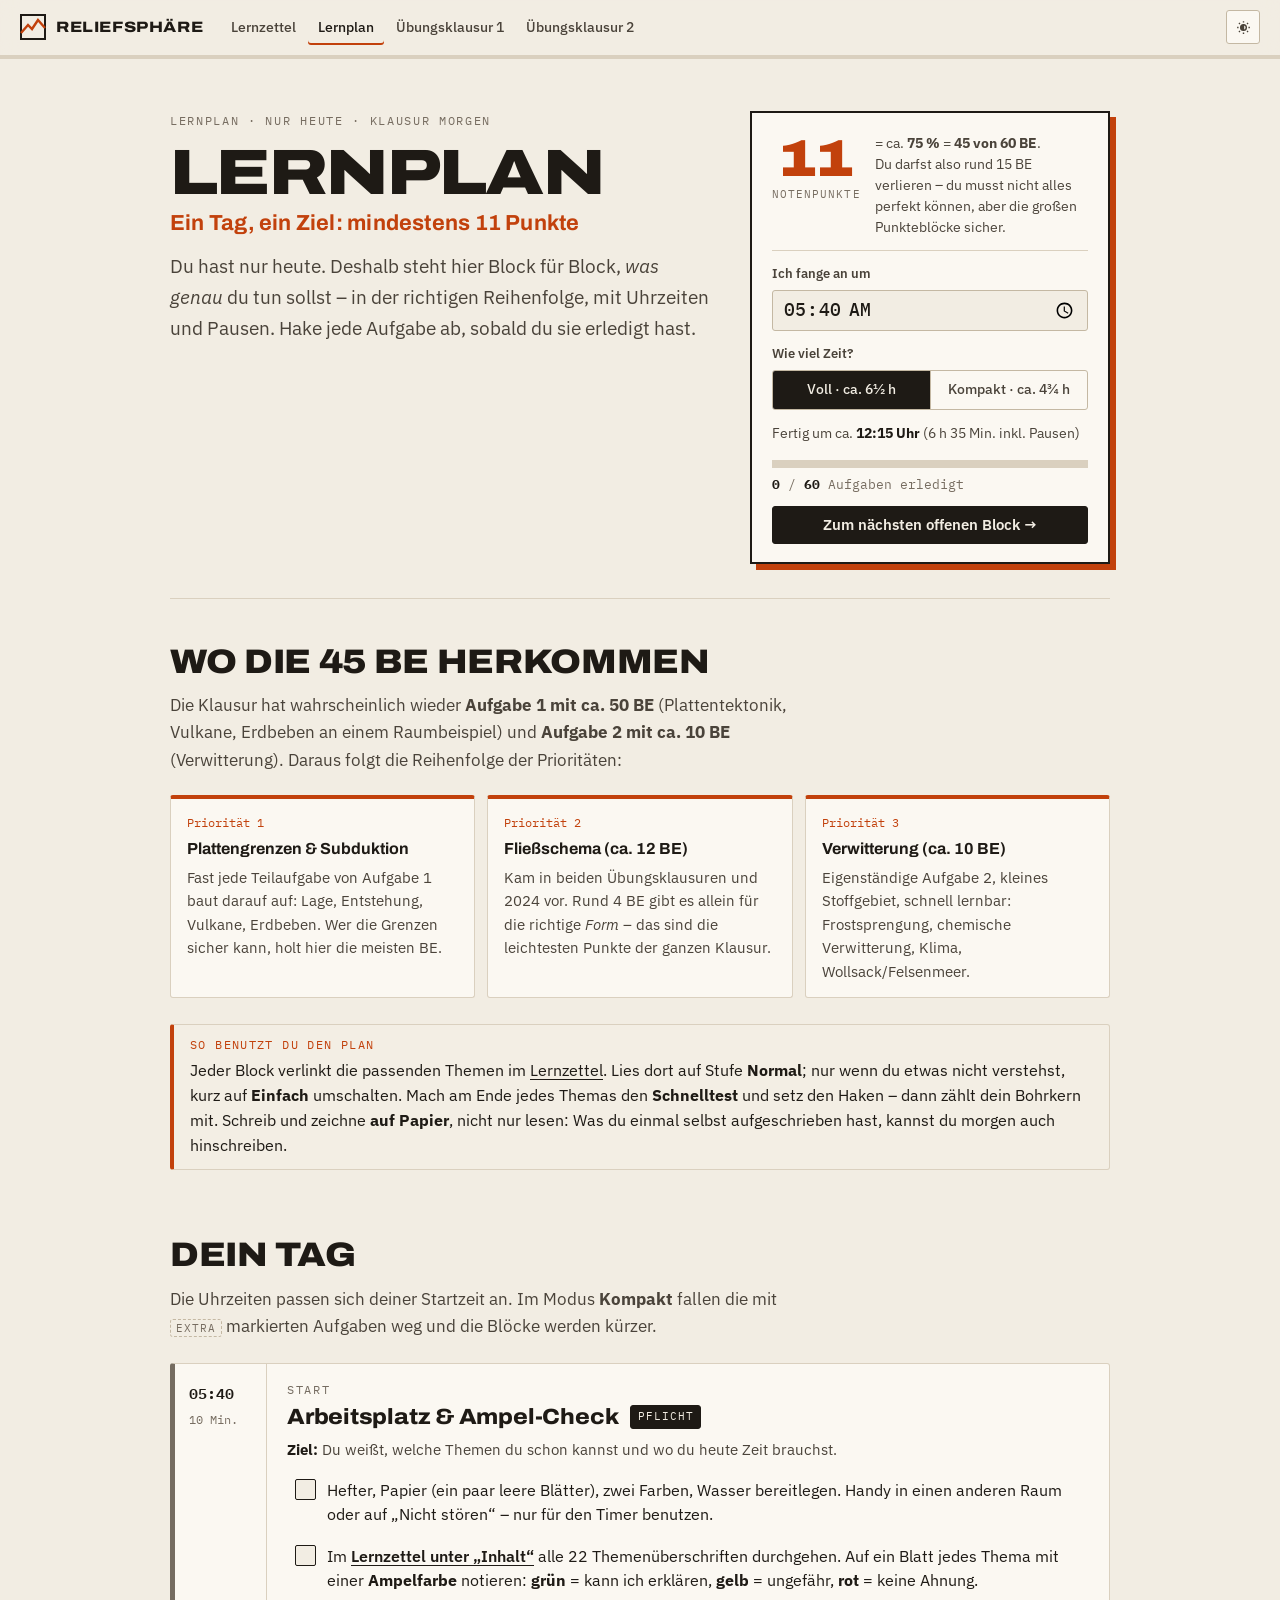
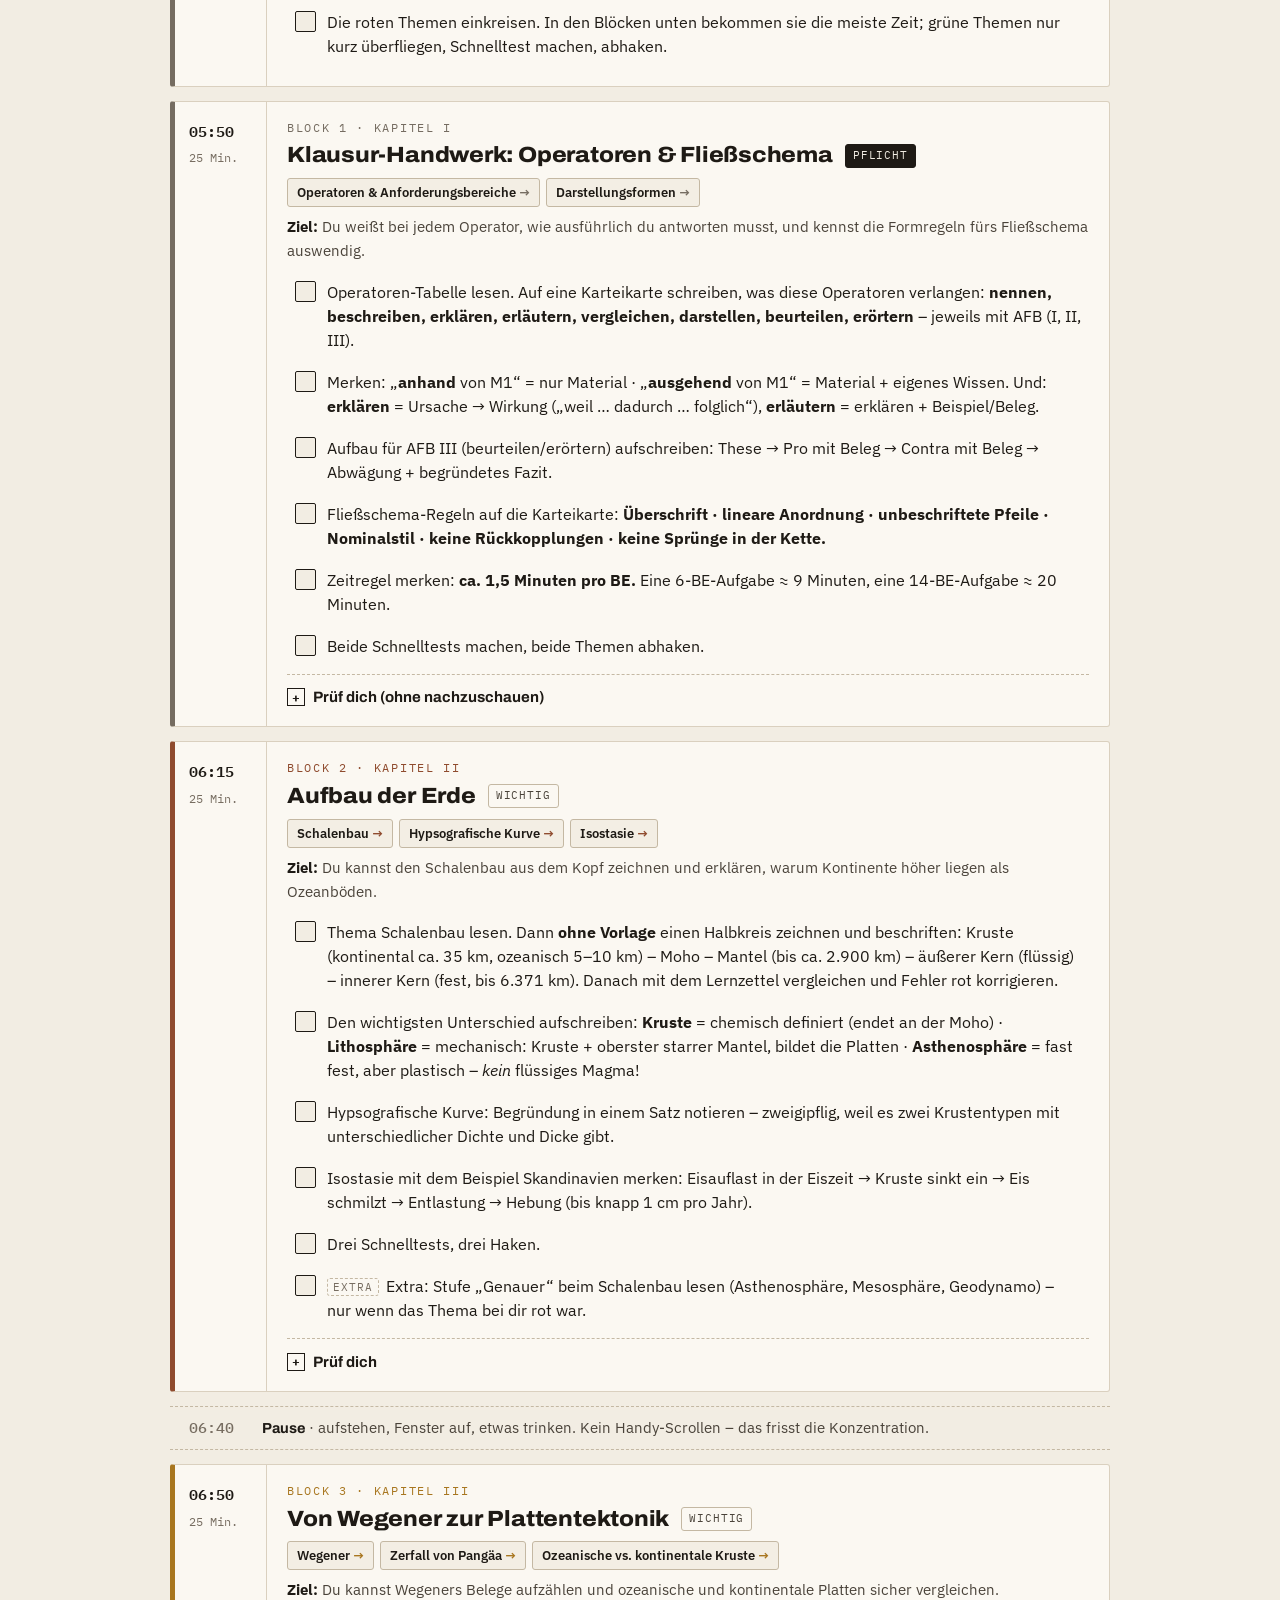
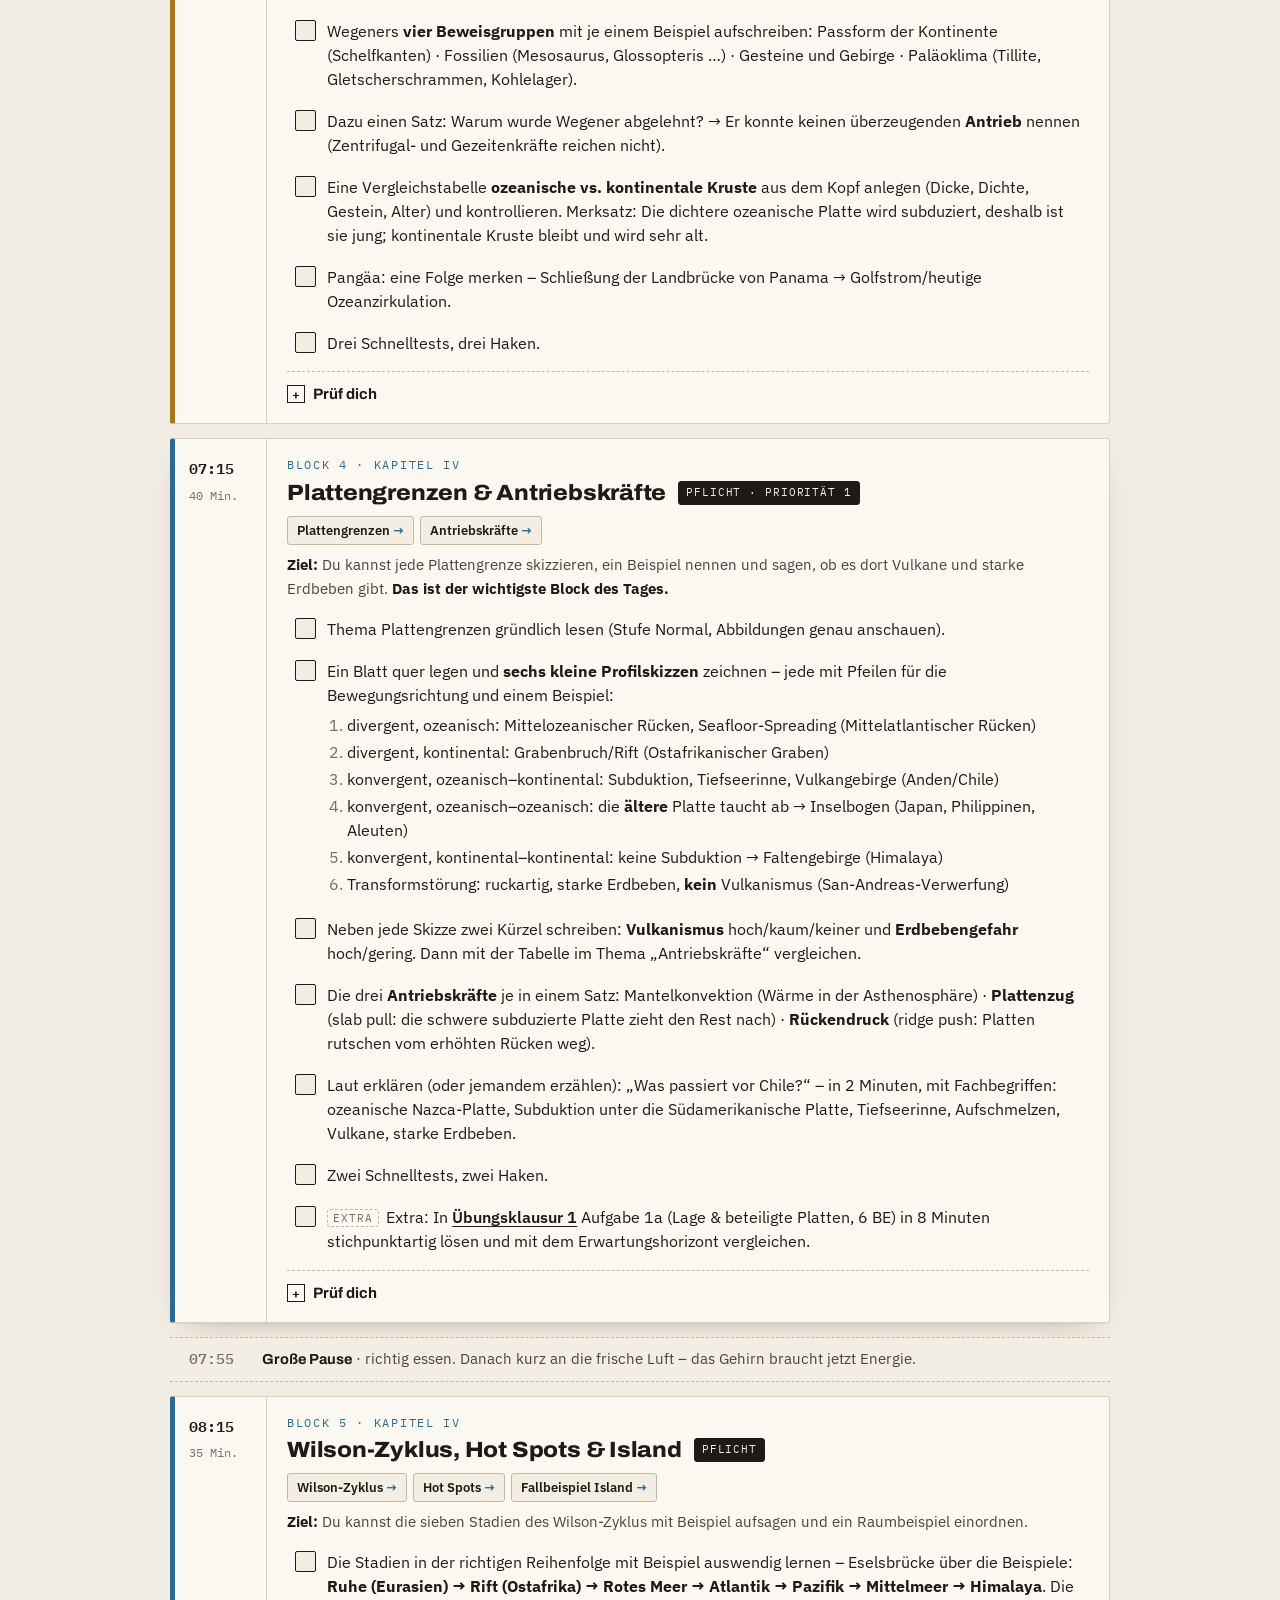
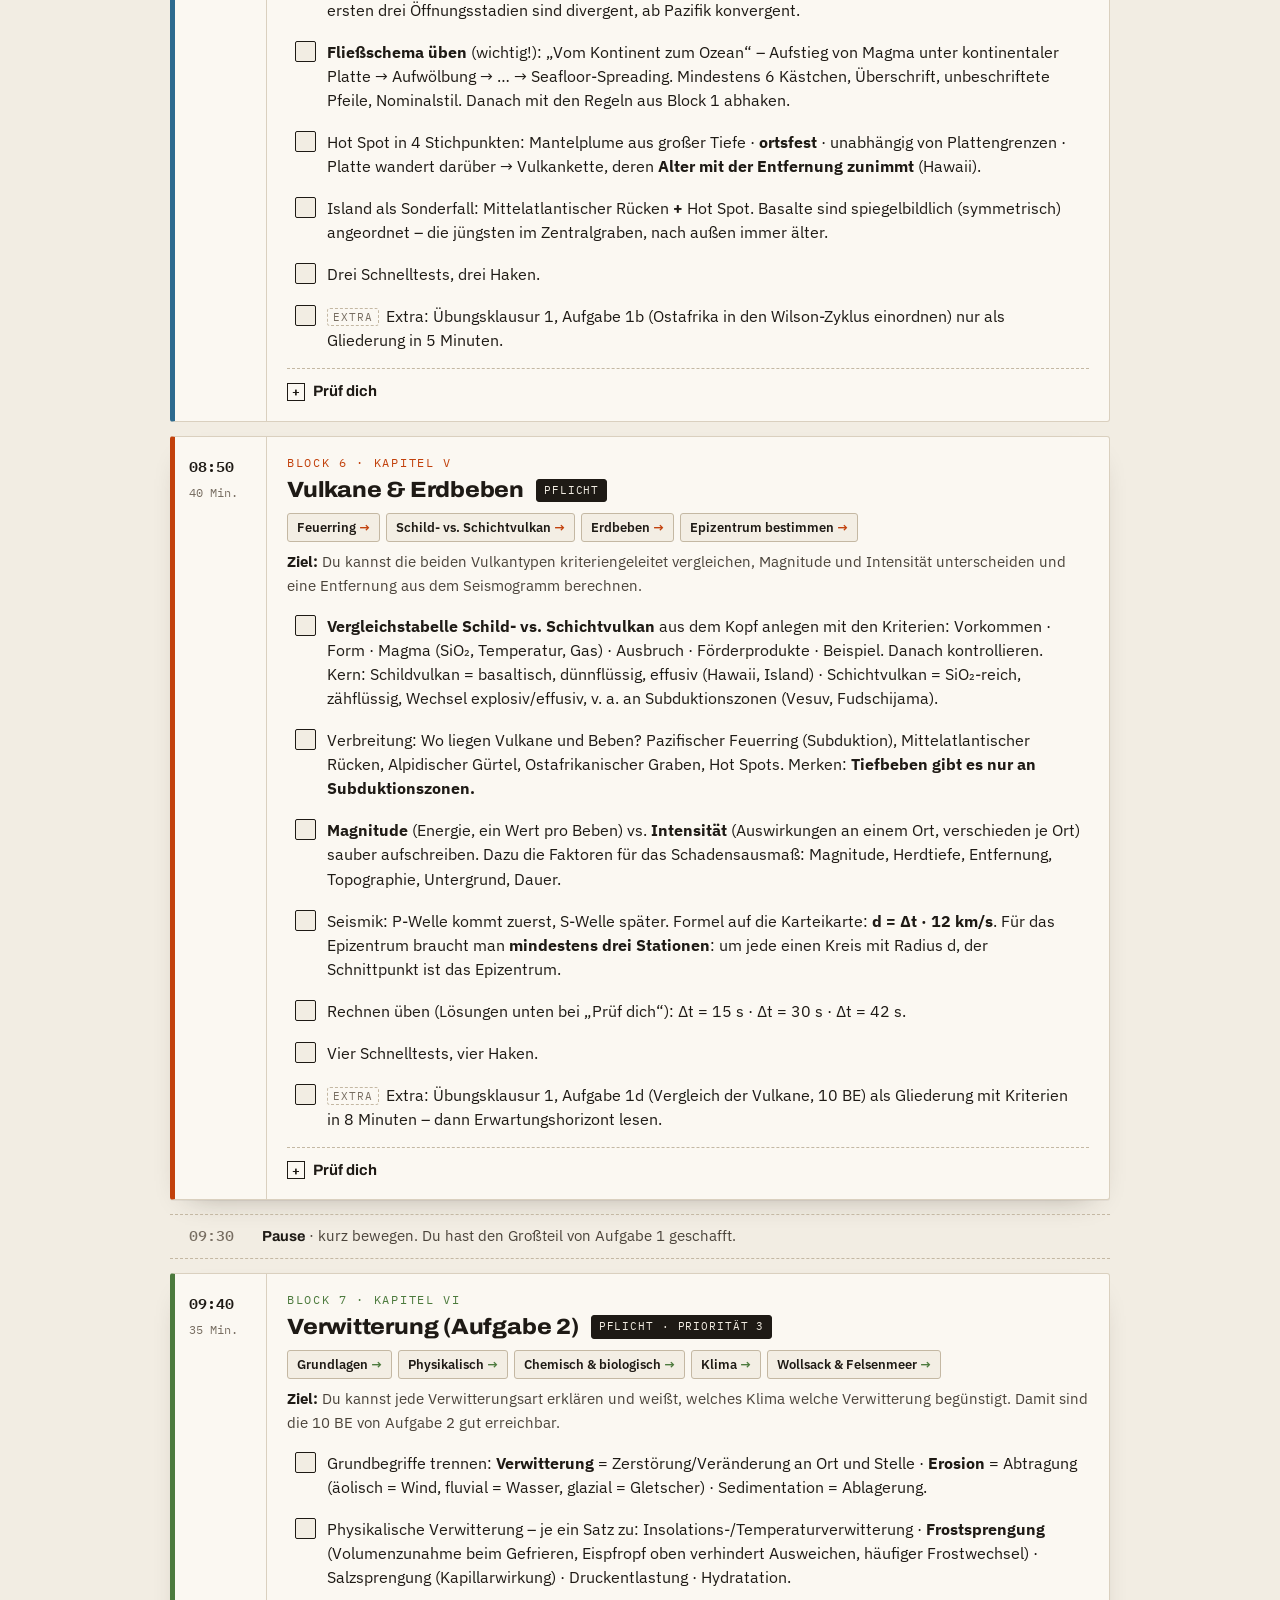
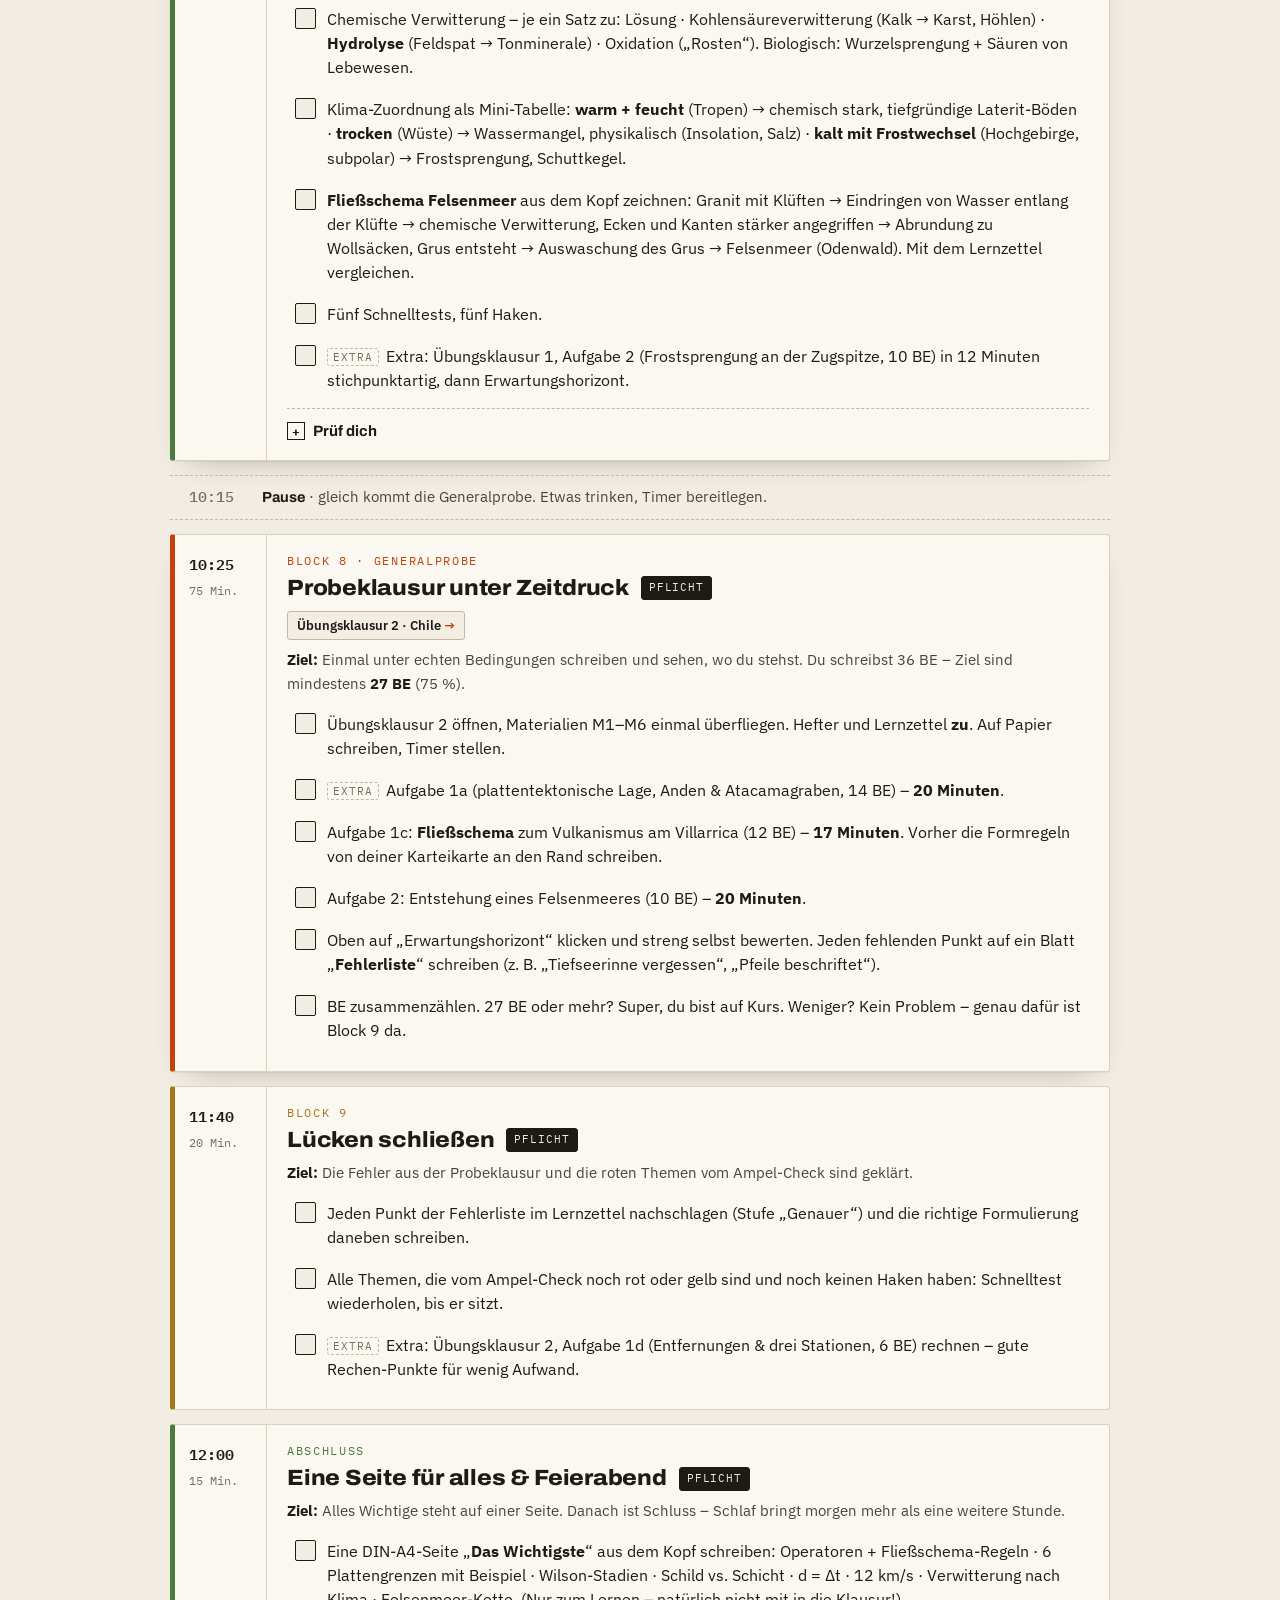
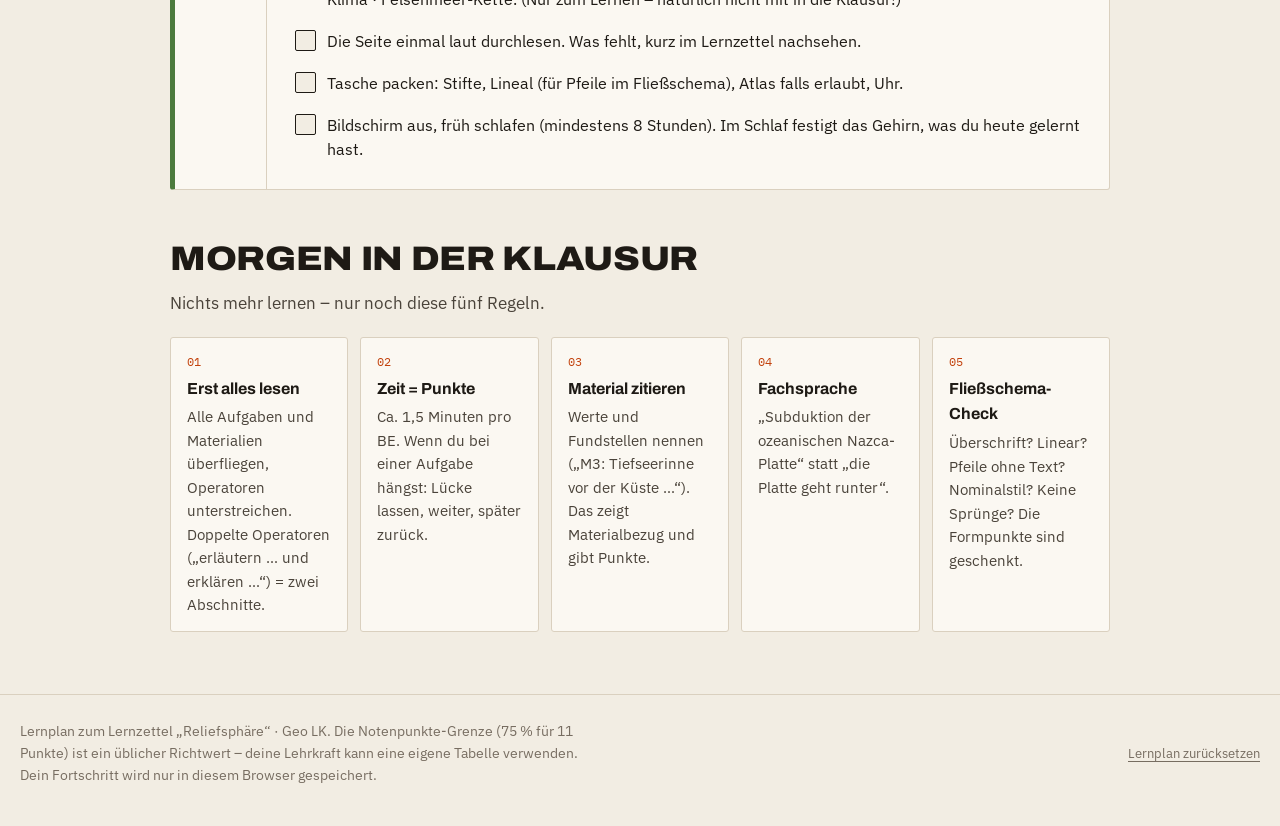
==== lernplan.html @ 02df837b "Lernplan für den Tag vor der Klausur hinzufügen Neue Seite lernplan.html: 11 Blöcke mit Uhrzeiten ab" ====
<!doctype html>
<html lang="de">
<head>
<meta charset="utf-8">
<meta name="viewport" content="width=device-width, initial-scale=1">
<title>Lernplan Reliefsphäre</title>
<meta name="description" content="Lernplan für den Tag vor der Geo-Klausur Reliefsphäre: Schritt für Schritt zu mindestens 11 Notenpunkten – mit Uhrzeiten, Abhak-Liste und Selbsttests.">
<link rel="preconnect" href="https://fonts.googleapis.com">
<link rel="preconnect" href="https://fonts.gstatic.com" crossorigin>
<link href="https://fonts.googleapis.com/css2?family=Archivo:wdth,wght@62..125,400..900&family=IBM+Plex+Mono:wght@400;500;600&family=IBM+Plex+Sans:ital,wght@0,400;0,500;0,600;0,700;1,400&display=swap" rel="stylesheet">
<link rel="stylesheet" href="css/style.css">
<link rel="stylesheet" href="css/lernplan.css">
<link rel="icon" href="data:image/svg+xml,%3Csvg xmlns='http://www.w3.org/2000/svg' viewBox='0 0 32 32'%3E%3Crect width='32' height='32' fill='%231e1a15'/%3E%3Cpath d='M2 24 L11 12 L17 19 L23 9 L30 18' fill='none' stroke='%23f07a3e' stroke-width='3'/%3E%3C/svg%3E">
<script>try{var t=localStorage.getItem('geo-reliefsphaere-theme');if(t)document.documentElement.setAttribute('data-theme',t)}catch(e){}</script>
</head>
<body data-mode="voll">

<header class="topbar">
  <div class="topbar-inner">
    <a class="brand" href="index.html" aria-label="Zum Lernzettel">
      <svg viewBox="0 0 26 26" aria-hidden="true"><rect x="1" y="1" width="24" height="24" fill="none" stroke="currentColor" stroke-width="2"/><path d="M1 19 L8 11 L12 15 L18 6 L25 14" fill="none" stroke="var(--accent)" stroke-width="2.4"/></svg>
      <span class="brand-text">Reliefsphäre</span>
    </a>
    <nav class="nav" aria-label="Seiten">
      <a href="index.html">Lernzettel</a>
      <a href="lernplan.html" aria-current="page">Lernplan</a>
      <a href="uebungsklausur-1.html">Übungsklausur 1</a>
      <a href="uebungsklausur-2.html">Übungsklausur 2</a>
    </nav>
    <div class="topbar-tools">
      <button class="icon-btn" id="themeToggle" type="button" aria-label="Hell/Dunkel umschalten" title="Hell/Dunkel">
        <svg viewBox="0 0 24 24" fill="none" stroke="currentColor" stroke-width="2"><path d="M12 3v2M12 19v2M3 12h2M19 12h2M5.6 5.6l1.4 1.4M17 17l1.4 1.4M5.6 18.4L7 17M17 7l1.4-1.4"/><path d="M12 8a4 4 0 0 0 0 8z" fill="currentColor"/><path d="M12 8a4 4 0 0 1 0 8"/></svg>
      </button>
    </div>
  </div>
  <div class="topbar-progress" aria-hidden="true"><span id="topProgress"></span></div>
</header>

<main class="plan-wrap">

  <section class="plan-hero">
    <div>
      <div class="overline">Lernplan · nur heute · Klausur morgen</div>
      <h1>Lernplan<span>Ein Tag, ein Ziel: mindestens 11 Punkte</span></h1>
      <p class="lead">Du hast nur heute. Deshalb steht hier Block für Block, <em>was genau</em> du tun sollst – in der richtigen Reihenfolge, mit Uhrzeiten und Pausen. Hake jede Aufgabe ab, sobald du sie erledigt hast.</p>
    </div>

    <aside class="plan-card" aria-label="Plan einstellen">
      <div class="goal">
        <div class="goal-np"><b>11</b><span>Notenpunkte</span></div>
        <p>= ca. <b>75 %</b> = <b>45 von 60 BE</b>.<br>Du darfst also rund 15 BE verlieren – du musst nicht alles perfekt können, aber die großen Punkteblöcke sicher.</p>
      </div>
      <label class="field-row" for="startTime"><span>Ich fange an um</span><input type="time" id="startTime" step="300"></label>
      <div class="field-row"><span>Wie viel Zeit?</span>
        <div class="seg" id="modeSwitch" role="group" aria-label="Umfang des Lernplans">
          <button type="button" data-mode="voll" aria-pressed="true">Voll · ca. 6½ h</button>
          <button type="button" data-mode="kompakt" aria-pressed="false">Kompakt · ca. 4¾ h</button>
        </div>
      </div>
      <p class="finish" id="finish">&nbsp;</p>
      <div class="plan-progress">
        <div class="rank-bar" aria-hidden="true"><span id="planBar"></span></div>
        <div class="plan-count"><b id="doneTasks">0</b> / <b id="allTasks">0</b> Aufgaben erledigt</div>
      </div>
      <a class="btn" href="#jetzt" id="nowBtn">Zum aktuellen Block →</a>
    </aside>
  </section>

  <section class="block strategy">
    <h2>Wo die 45 BE herkommen</h2>
    <p class="block-lead">Die Klausur hat wahrscheinlich wieder <b>Aufgabe 1 mit ca. 50 BE</b> (Plattentektonik, Vulkane, Erdbeben an einem Raumbeispiel) und <b>Aufgabe 2 mit ca. 10 BE</b> (Verwitterung). Daraus folgt die Reihenfolge der Prioritäten:</p>
    <div class="howto prio">
      <div><span class="n">Priorität 1</span><b>Plattengrenzen &amp; Subduktion</b>Fast jede Teilaufgabe von Aufgabe 1 baut darauf auf: Lage, Entstehung, Vulkane, Erdbeben. Wer die Grenzen sicher kann, holt hier die meisten BE.</div>
      <div><span class="n">Priorität 2</span><b>Fließschema (ca. 12 BE)</b>Kam in beiden Übungsklausuren und 2024 vor. Rund 4 BE gibt es allein für die richtige <em>Form</em> – das sind die leichtesten Punkte der ganzen Klausur.</div>
      <div><span class="n">Priorität 3</span><b>Verwitterung (ca. 10 BE)</b>Eigenständige Aufgabe 2, kleines Stoffgebiet, schnell lernbar: Frostsprengung, chemische Verwitterung, Klima, Wollsack/Felsenmeer.</div>
    </div>
    <div class="box tipp"><span class="box-label">So benutzt du den Plan</span>Jeder Block verlinkt die passenden Themen im <a href="index.html">Lernzettel</a>. Lies dort auf Stufe <b>Normal</b>; nur wenn du etwas nicht verstehst, kurz auf <b>Einfach</b> umschalten. Mach am Ende jedes Themas den <b>Schnelltest</b> und setz den Haken – dann zählt dein Bohrkern mit. Schreib und zeichne <b>auf Papier</b>, nicht nur lesen: Was du einmal selbst aufgeschrieben hast, kannst du morgen auch hinschreiben.</div>
  </section>

  <section class="block">
    <h2>Dein Tag</h2>
    <p class="block-lead">Die Uhrzeiten passen sich deiner Startzeit an. Im Modus <b>Kompakt</b> fallen die mit <span class="tag-extra">Extra</span> markierten Aufgaben weg und die Blöcke werden kürzer.</p>

    <ol class="daylist" id="daylist">

      <!-- ===== Block 0 ===== -->
      <li class="pblock" data-min="10" data-min-k="5" style="--cc:var(--c1)">
        <div class="pb-time"><span class="ptime"></span><span class="pdur"></span></div>
        <div class="pb-body">
          <div class="pb-head"><span class="overline">Start</span><h3>Arbeitsplatz &amp; Ampel-Check</h3><span class="pill must">Pflicht</span></div>
          <p class="pb-goal"><b>Ziel:</b> Du weißt, welche Themen du schon kannst und wo du heute Zeit brauchst.</p>
          <ul class="tasks">
            <li data-id="b0-1">Hefter, Papier (ein paar leere Blätter), zwei Farben, Wasser bereitlegen. Handy in einen anderen Raum oder auf „Nicht stören“ – nur für den Timer benutzen.</li>
            <li data-id="b0-2">Im <a href="index.html#inhalt">Lernzettel unter „Inhalt“</a> alle 22 Themenüberschriften durchgehen. Auf ein Blatt jedes Thema mit einer <b>Ampelfarbe</b> notieren: <b>grün</b> = kann ich erklären, <b>gelb</b> = ungefähr, <b>rot</b> = keine Ahnung.</li>
            <li data-id="b0-3">Die roten Themen einkreisen. In den Blöcken unten bekommen sie die meiste Zeit; grüne Themen nur kurz überfliegen, Schnelltest machen, abhaken.</li>
          </ul>
        </div>
      </li>

      <!-- ===== Block 1 ===== -->
      <li class="pblock" data-min="25" data-min-k="20" style="--cc:var(--c1)">
        <div class="pb-time"><span class="ptime"></span><span class="pdur"></span></div>
        <div class="pb-body">
          <div class="pb-head"><span class="overline">Block 1 · Kapitel I</span><h3>Klausur-Handwerk: Operatoren &amp; Fließschema</h3><span class="pill must">Pflicht</span></div>
          <p class="pb-links"><a href="index.html#operatoren">Operatoren &amp; Anforderungsbereiche</a><a href="index.html#darstellungsformen">Darstellungsformen</a></p>
          <p class="pb-goal"><b>Ziel:</b> Du weißt bei jedem Operator, wie ausführlich du antworten musst, und kennst die Formregeln fürs Fließschema auswendig.</p>
          <ul class="tasks">
            <li data-id="b1-1">Operatoren-Tabelle lesen. Auf eine Karteikarte schreiben, was diese Operatoren verlangen: <b>nennen, beschreiben, erklären, erläutern, vergleichen, darstellen, beurteilen, erörtern</b> – jeweils mit AFB (I, II, III).</li>
            <li data-id="b1-2">Merken: „<b>anhand</b> von M1“ = nur Material · „<b>ausgehend</b> von M1“ = Material + eigenes Wissen. Und: <b>erklären</b> = Ursache → Wirkung („weil … dadurch … folglich“), <b>erläutern</b> = erklären + Beispiel/Beleg.</li>
            <li data-id="b1-3">Aufbau für AFB III (beurteilen/erörtern) aufschreiben: These → Pro mit Beleg → Contra mit Beleg → Abwägung + begründetes Fazit.</li>
            <li data-id="b1-4">Fließschema-Regeln auf die Karteikarte: <b>Überschrift · lineare Anordnung · unbeschriftete Pfeile · Nominalstil · keine Rückkopplungen · keine Sprünge in der Kette.</b></li>
            <li data-id="b1-5">Zeitregel merken: <b>ca. 1,5 Minuten pro BE.</b> Eine 6-BE-Aufgabe ≈ 9 Minuten, eine 14-BE-Aufgabe ≈ 20 Minuten.</li>
            <li data-id="b1-6">Beide Schnelltests machen, beide Themen abhaken.</li>
          </ul>
          <details class="selfcheck"><summary>Prüf dich (ohne nachzuschauen)</summary>
            <dl>
              <dt>Was ist der Unterschied zwischen „erklären“ und „erläutern“?</dt><dd>Erklären = Zusammenhang/Ursache-Wirkung herstellen. Erläutern = erklären <em>und</em> mit Beispielen oder Belegen veranschaulichen.</dd>
              <dt>Schreib „Das heiße Material steigt auf, weil es leichter ist“ im Nominalstil.</dt><dd>„Aufstieg des heißen Materials (geringere Dichte)“</dd>
              <dt>Nenne drei typische Fehler im Fließschema.</dt><dd>Beschriftete Pfeile („führt zu“), ganze Sätze, fehlende Überschrift, Rückkopplungen, Sprünge in der Kausalkette.</dd>
            </dl>
          </details>
        </div>
      </li>

      <!-- ===== Block 2 ===== -->
      <li class="pblock" data-min="25" data-min-k="15" style="--cc:var(--c2)">
        <div class="pb-time"><span class="ptime"></span><span class="pdur"></span></div>
        <div class="pb-body">
          <div class="pb-head"><span class="overline">Block 2 · Kapitel II</span><h3>Aufbau der Erde</h3><span class="pill">Wichtig</span></div>
          <p class="pb-links"><a href="index.html#schalenbau">Schalenbau</a><a href="index.html#hypsografie">Hypsografische Kurve</a><a href="index.html#isostasie">Isostasie</a></p>
          <p class="pb-goal"><b>Ziel:</b> Du kannst den Schalenbau aus dem Kopf zeichnen und erklären, warum Kontinente höher liegen als Ozeanböden.</p>
          <ul class="tasks">
            <li data-id="b2-1">Thema Schalenbau lesen. Dann <b>ohne Vorlage</b> einen Halbkreis zeichnen und beschriften: Kruste (kontinental ca. 35 km, ozeanisch 5–10 km) – Moho – Mantel (bis ca. 2.900 km) – äußerer Kern (flüssig) – innerer Kern (fest, bis 6.371 km). Danach mit dem Lernzettel vergleichen und Fehler rot korrigieren.</li>
            <li data-id="b2-2">Den wichtigsten Unterschied aufschreiben: <b>Kruste</b> = chemisch definiert (endet an der Moho) · <b>Lithosphäre</b> = mechanisch: Kruste + oberster starrer Mantel, bildet die Platten · <b>Asthenosphäre</b> = fast fest, aber plastisch – <em>kein</em> flüssiges Magma!</li>
            <li data-id="b2-3">Hypsografische Kurve: Begründung in einem Satz notieren – zweigipflig, weil es zwei Krustentypen mit unterschiedlicher Dichte und Dicke gibt.</li>
            <li data-id="b2-4">Isostasie mit dem Beispiel Skandinavien merken: Eisauflast in der Eiszeit → Kruste sinkt ein → Eis schmilzt → Entlastung → Hebung (bis knapp 1 cm pro Jahr).</li>
            <li data-id="b2-5">Drei Schnelltests, drei Haken.</li>
            <li data-id="b2-6" class="extra">Extra: Stufe „Genauer“ beim Schalenbau lesen (Asthenosphäre, Mesosphäre, Geodynamo) – nur wenn das Thema bei dir rot war.</li>
          </ul>
          <details class="selfcheck"><summary>Prüf dich</summary>
            <dl>
              <dt>„Die Platten schwimmen auf flüssigem Magma.“ – Was ist falsch?</dt><dd>Die Asthenosphäre ist fast vollständig fest, verhält sich über lange Zeit aber plastisch. Magma entsteht nur lokal.</dd>
              <dt>Warum liegen Kontinente höher als Ozeanböden?</dt><dd>Kontinentale Kruste ist dicker und leichter (ca. 2,7 g/cm³) als ozeanische (ca. 3,0 g/cm³) und „schwimmt“ deshalb isostatisch höher.</dd>
            </dl>
          </details>
        </div>
      </li>

      <li class="pbreak" data-min="10" data-min-k="10"><span class="ptime"></span><span><b>Pause</b> · aufstehen, Fenster auf, etwas trinken. Kein Handy-Scrollen – das frisst die Konzentration.</span></li>

      <!-- ===== Block 3 ===== -->
      <li class="pblock" data-min="25" data-min-k="15" style="--cc:var(--c3)">
        <div class="pb-time"><span class="ptime"></span><span class="pdur"></span></div>
        <div class="pb-body">
          <div class="pb-head"><span class="overline">Block 3 · Kapitel III</span><h3>Von Wegener zur Plattentektonik</h3><span class="pill">Wichtig</span></div>
          <p class="pb-links"><a href="index.html#wegener">Wegener</a><a href="index.html#pangaea">Zerfall von Pangäa</a><a href="index.html#platten">Ozeanische vs. kontinentale Kruste</a></p>
          <p class="pb-goal"><b>Ziel:</b> Du kannst Wegeners Belege aufzählen und ozeanische und kontinentale Platten sicher vergleichen.</p>
          <ul class="tasks">
            <li data-id="b3-1">Wegeners <b>vier Beweisgruppen</b> mit je einem Beispiel aufschreiben: Passform der Kontinente (Schelfkanten) · Fossilien (Mesosaurus, Glossopteris …) · Gesteine und Gebirge · Paläoklima (Tillite, Gletscherschrammen, Kohlelager).</li>
            <li data-id="b3-2">Dazu einen Satz: Warum wurde Wegener abgelehnt? → Er konnte keinen überzeugenden <b>Antrieb</b> nennen (Zentrifugal- und Gezeitenkräfte reichen nicht).</li>
            <li data-id="b3-3">Eine Vergleichstabelle <b>ozeanische vs. kontinentale Kruste</b> aus dem Kopf anlegen (Dicke, Dichte, Gestein, Alter) und kontrollieren. Merksatz: Die dichtere ozeanische Platte wird subduziert, deshalb ist sie jung; kontinentale Kruste bleibt und wird sehr alt.</li>
            <li data-id="b3-4">Pangäa: eine Folge merken – Schließung der Landbrücke von Panama → Golfstrom/heutige Ozeanzirkulation.</li>
            <li data-id="b3-5">Drei Schnelltests, drei Haken.</li>
          </ul>
          <details class="selfcheck"><summary>Prüf dich</summary>
            <dl>
              <dt>Stimmt „Platte = Kontinent“?</dt><dd>Nein. Die Afrikanische Platte reicht z. B. bis zur Mitte des Atlantiks und besteht dort aus ozeanischer Kruste.</dd>
              <dt>Welche Platte taucht bei einer Kollision ab – und warum?</dt><dd>Die ozeanische, weil sie dichter (schwerer) ist.</dd>
            </dl>
          </details>
        </div>
      </li>

      <!-- ===== Block 4 ===== -->
      <li class="pblock key" data-min="40" data-min-k="35" style="--cc:var(--c4)">
        <div class="pb-time"><span class="ptime"></span><span class="pdur"></span></div>
        <div class="pb-body">
          <div class="pb-head"><span class="overline">Block 4 · Kapitel IV</span><h3>Plattengrenzen &amp; Antriebskräfte</h3><span class="pill must">Pflicht · Priorität 1</span></div>
          <p class="pb-links"><a href="index.html#plattengrenzen">Plattengrenzen</a><a href="index.html#antrieb">Antriebskräfte</a></p>
          <p class="pb-goal"><b>Ziel:</b> Du kannst jede Plattengrenze skizzieren, ein Beispiel nennen und sagen, ob es dort Vulkane und starke Erdbeben gibt. <b>Das ist der wichtigste Block des Tages.</b></p>
          <ul class="tasks">
            <li data-id="b4-1">Thema Plattengrenzen gründlich lesen (Stufe Normal, Abbildungen genau anschauen).</li>
            <li data-id="b4-2">Ein Blatt quer legen und <b>sechs kleine Profilskizzen</b> zeichnen – jede mit Pfeilen für die Bewegungsrichtung und einem Beispiel:
              <ol>
                <li>divergent, ozeanisch: Mittelozeanischer Rücken, Seafloor-Spreading (Mittelatlantischer Rücken)</li>
                <li>divergent, kontinental: Grabenbruch/Rift (Ostafrikanischer Graben)</li>
                <li>konvergent, ozeanisch–kontinental: Subduktion, Tiefseerinne, Vulkangebirge (Anden/Chile)</li>
                <li>konvergent, ozeanisch–ozeanisch: die <b>ältere</b> Platte taucht ab → Inselbogen (Japan, Philippinen, Aleuten)</li>
                <li>konvergent, kontinental–kontinental: keine Subduktion → Faltengebirge (Himalaya)</li>
                <li>Transformstörung: ruckartig, starke Erdbeben, <b>kein</b> Vulkanismus (San-Andreas-Verwerfung)</li>
              </ol></li>
            <li data-id="b4-3">Neben jede Skizze zwei Kürzel schreiben: <b>Vulkanismus</b> hoch/kaum/keiner und <b>Erdbebengefahr</b> hoch/gering. Dann mit der Tabelle im Thema „Antriebskräfte“ vergleichen.</li>
            <li data-id="b4-4">Die drei <b>Antriebskräfte</b> je in einem Satz: Mantelkonvektion (Wärme in der Asthenosphäre) · <b>Plattenzug</b> (slab pull: die schwere subduzierte Platte zieht den Rest nach) · <b>Rückendruck</b> (ridge push: Platten rutschen vom erhöhten Rücken weg).</li>
            <li data-id="b4-5">Laut erklären (oder jemandem erzählen): „Was passiert vor Chile?“ – in 2 Minuten, mit Fachbegriffen: ozeanische Nazca-Platte, Subduktion unter die Südamerikanische Platte, Tiefseerinne, Aufschmelzen, Vulkane, starke Erdbeben.</li>
            <li data-id="b4-6">Zwei Schnelltests, zwei Haken.</li>
            <li data-id="b4-7" class="extra">Extra: In <a href="uebungsklausur-1.html">Übungsklausur 1</a> Aufgabe 1a (Lage &amp; beteiligte Platten, 6 BE) in 8 Minuten stichpunktartig lösen und mit dem Erwartungshorizont vergleichen.</li>
          </ul>
          <details class="selfcheck"><summary>Prüf dich</summary>
            <dl>
              <dt>Warum gibt es an der San-Andreas-Verwerfung keine Vulkane, aber starke Erdbeben?</dt><dd>Die Platten gleiten aneinander vorbei, es tritt kein Magma aus. Die Reibung staut Spannung auf, die sich ruckartig löst.</dd>
              <dt>Was ist der stärkste Antrieb der Platten?</dt><dd>Der Plattenzug (slab pull) an Subduktionszonen.</dd>
              <dt>Warum entsteht beim Himalaya keine Tiefseerinne?</dt><dd>Beide Platten sind kontinental und zu leicht zum Abtauchen – sie kollidieren und falten sich zum Gebirge auf.</dd>
            </dl>
          </details>
        </div>
      </li>

      <li class="pbreak long" data-min="20" data-min-k="15"><span class="ptime"></span><span><b>Große Pause</b> · richtig essen. Danach kurz an die frische Luft – das Gehirn braucht jetzt Energie.</span></li>

      <!-- ===== Block 5 ===== -->
      <li class="pblock" data-min="35" data-min-k="25" style="--cc:var(--c4)">
        <div class="pb-time"><span class="ptime"></span><span class="pdur"></span></div>
        <div class="pb-body">
          <div class="pb-head"><span class="overline">Block 5 · Kapitel IV</span><h3>Wilson-Zyklus, Hot Spots &amp; Island</h3><span class="pill must">Pflicht</span></div>
          <p class="pb-links"><a href="index.html#wilson">Wilson-Zyklus</a><a href="index.html#hotspots">Hot Spots</a><a href="index.html#island">Fallbeispiel Island</a></p>
          <p class="pb-goal"><b>Ziel:</b> Du kannst die sieben Stadien des Wilson-Zyklus mit Beispiel aufsagen und ein Raumbeispiel einordnen.</p>
          <ul class="tasks">
            <li data-id="b5-1">Die Stadien in der richtigen Reihenfolge mit Beispiel auswendig lernen – Eselsbrücke über die Beispiele: <b>Ruhe (Eurasien) → Rift (Ostafrika) → Rotes Meer → Atlantik → Pazifik → Mittelmeer → Himalaya</b>. Die ersten drei Öffnungsstadien sind divergent, ab Pazifik konvergent.</li>
            <li data-id="b5-2"><b>Fließschema üben</b> (wichtig!): „Vom Kontinent zum Ozean“ – Aufstieg von Magma unter kontinentaler Platte → Aufwölbung → … → Seafloor-Spreading. Mindestens 6 Kästchen, Überschrift, unbeschriftete Pfeile, Nominalstil. Danach mit den Regeln aus Block 1 abhaken.</li>
            <li data-id="b5-3">Hot Spot in 4 Stichpunkten: Mantelplume aus großer Tiefe · <b>ortsfest</b> · unabhängig von Plattengrenzen · Platte wandert darüber → Vulkankette, deren <b>Alter mit der Entfernung zunimmt</b> (Hawaii).</li>
            <li data-id="b5-4">Island als Sonderfall: Mittelatlantischer Rücken <b>+</b> Hot Spot. Basalte sind spiegelbildlich (symmetrisch) angeordnet – die jüngsten im Zentralgraben, nach außen immer älter.</li>
            <li data-id="b5-5">Drei Schnelltests, drei Haken.</li>
            <li data-id="b5-6" class="extra">Extra: Übungsklausur 1, Aufgabe 1b (Ostafrika in den Wilson-Zyklus einordnen) nur als Gliederung in 5 Minuten.</li>
          </ul>
          <details class="selfcheck"><summary>Prüf dich</summary>
            <dl>
              <dt>Warum wächst die Erde nicht, obwohl am Mittelozeanischen Rücken ständig neue Kruste entsteht?</dt><dd>Im gleichen Maß wird an destruktiven Plattengrenzen ozeanische Lithosphäre subduziert und im Mantel wieder aufgeschmolzen – ein Kreislauf (Klausur 2024!).</dd>
              <dt>In welchem Stadium ist Ostafrika, in welchem das Rote Meer?</dt><dd>Ostafrika: Graben-/Rift-Stadium (1). Rotes Meer: Rotes-Meer-Stadium, „junger Ozean“ (2).</dd>
            </dl>
          </details>
        </div>
      </li>

      <!-- ===== Block 6 ===== -->
      <li class="pblock key" data-min="40" data-min-k="30" style="--cc:var(--c5)">
        <div class="pb-time"><span class="ptime"></span><span class="pdur"></span></div>
        <div class="pb-body">
          <div class="pb-head"><span class="overline">Block 6 · Kapitel V</span><h3>Vulkane &amp; Erdbeben</h3><span class="pill must">Pflicht</span></div>
          <p class="pb-links"><a href="index.html#feuerring">Feuerring</a><a href="index.html#vulkantypen">Schild- vs. Schichtvulkan</a><a href="index.html#erdbeben">Erdbeben</a><a href="index.html#seismik">Epizentrum bestimmen</a></p>
          <p class="pb-goal"><b>Ziel:</b> Du kannst die beiden Vulkantypen kriteriengeleitet vergleichen, Magnitude und Intensität unterscheiden und eine Entfernung aus dem Seismogramm berechnen.</p>
          <ul class="tasks">
            <li data-id="b6-1"><b>Vergleichstabelle Schild- vs. Schichtvulkan</b> aus dem Kopf anlegen mit den Kriterien: Vorkommen · Form · Magma (SiO₂, Temperatur, Gas) · Ausbruch · Förderprodukte · Beispiel. Danach kontrollieren. Kern: Schildvulkan = basaltisch, dünnflüssig, effusiv (Hawaii, Island) · Schichtvulkan = SiO₂-reich, zähflüssig, Wechsel explosiv/effusiv, v. a. an Subduktionszonen (Vesuv, Fudschijama).</li>
            <li data-id="b6-2">Verbreitung: Wo liegen Vulkane und Beben? Pazifischer Feuerring (Subduktion), Mittelatlantischer Rücken, Alpidischer Gürtel, Ostafrikanischer Graben, Hot Spots. Merken: <b>Tiefbeben gibt es nur an Subduktionszonen.</b></li>
            <li data-id="b6-3"><b>Magnitude</b> (Energie, ein Wert pro Beben) vs. <b>Intensität</b> (Auswirkungen an einem Ort, verschieden je Ort) sauber aufschreiben. Dazu die Faktoren für das Schadensausmaß: Magnitude, Herdtiefe, Entfernung, Topographie, Untergrund, Dauer.</li>
            <li data-id="b6-4">Seismik: P-Welle kommt zuerst, S-Welle später. Formel auf die Karteikarte: <b>d = Δt · 12 km/s</b>. Für das Epizentrum braucht man <b>mindestens drei Stationen</b>: um jede einen Kreis mit Radius d, der Schnittpunkt ist das Epizentrum.</li>
            <li data-id="b6-5">Rechnen üben (Lösungen unten bei „Prüf dich“): Δt = 15 s · Δt = 30 s · Δt = 42 s.</li>
            <li data-id="b6-6">Vier Schnelltests, vier Haken.</li>
            <li data-id="b6-7" class="extra">Extra: Übungsklausur 1, Aufgabe 1d (Vergleich der Vulkane, 10 BE) als Gliederung mit Kriterien in 8 Minuten – dann Erwartungshorizont lesen.</li>
          </ul>
          <details class="selfcheck"><summary>Prüf dich</summary>
            <dl>
              <dt>Warum ist ein Schichtvulkan gefährlicher als ein Schildvulkan?</dt><dd>Sein Magma ist SiO₂-reich, zähflüssig und gasreich. Der Gasdruck staut sich und entlädt sich explosiv (Asche, Lapilli, Bomben).</dd>
              <dt>Lösungen der Rechenaufgaben</dt><dd>15 s → 180 km · 30 s → 360 km · 42 s → 504 km.</dd>
              <dt>Ein Beben hat Magnitude 7,0. Warum ist die Zerstörung in zwei Städten unterschiedlich?</dt><dd>Die Intensität hängt vom Ort ab: Entfernung zum Epizentrum, Herdtiefe, Untergrund (lockere Sedimente verstärken), Topographie, Bauweise.</dd>
            </dl>
          </details>
        </div>
      </li>

      <li class="pbreak" data-min="10" data-min-k="10"><span class="ptime"></span><span><b>Pause</b> · kurz bewegen. Du hast den Großteil von Aufgabe 1 geschafft.</span></li>

      <!-- ===== Block 7 ===== -->
      <li class="pblock key" data-min="35" data-min-k="30" style="--cc:var(--c6)">
        <div class="pb-time"><span class="ptime"></span><span class="pdur"></span></div>
        <div class="pb-body">
          <div class="pb-head"><span class="overline">Block 7 · Kapitel VI</span><h3>Verwitterung (Aufgabe 2)</h3><span class="pill must">Pflicht · Priorität 3</span></div>
          <p class="pb-links"><a href="index.html#verwitterung">Grundlagen</a><a href="index.html#physikalisch">Physikalisch</a><a href="index.html#chemisch">Chemisch &amp; biologisch</a><a href="index.html#klima">Klima</a><a href="index.html#wollsack">Wollsack &amp; Felsenmeer</a></p>
          <p class="pb-goal"><b>Ziel:</b> Du kannst jede Verwitterungsart erklären und weißt, welches Klima welche Verwitterung begünstigt. Damit sind die 10 BE von Aufgabe 2 gut erreichbar.</p>
          <ul class="tasks">
            <li data-id="b7-1">Grundbegriffe trennen: <b>Verwitterung</b> = Zerstörung/Veränderung an Ort und Stelle · <b>Erosion</b> = Abtragung (äolisch = Wind, fluvial = Wasser, glazial = Gletscher) · Sedimentation = Ablagerung.</li>
            <li data-id="b7-2">Physikalische Verwitterung – je ein Satz zu: Insolations-/Temperaturverwitterung · <b>Frostsprengung</b> (Volumenzunahme beim Gefrieren, Eispfropf oben verhindert Ausweichen, häufiger Frostwechsel) · Salzsprengung (Kapillarwirkung) · Druckentlastung · Hydratation.</li>
            <li data-id="b7-3">Chemische Verwitterung – je ein Satz zu: Lösung · Kohlensäureverwitterung (Kalk → Karst, Höhlen) · <b>Hydrolyse</b> (Feldspat → Tonminerale) · Oxidation („Rosten“). Biologisch: Wurzelsprengung + Säuren von Lebewesen.</li>
            <li data-id="b7-4">Klima-Zuordnung als Mini-Tabelle: <b>warm + feucht</b> (Tropen) → chemisch stark, tiefgründige Laterit-Böden · <b>trocken</b> (Wüste) → Wassermangel, physikalisch (Insolation, Salz) · <b>kalt mit Frostwechsel</b> (Hochgebirge, subpolar) → Frostsprengung, Schuttkegel.</li>
            <li data-id="b7-5"><b>Fließschema Felsenmeer</b> aus dem Kopf zeichnen: Granit mit Klüften → Eindringen von Wasser entlang der Klüfte → chemische Verwitterung, Ecken und Kanten stärker angegriffen → Abrundung zu Wollsäcken, Grus entsteht → Auswaschung des Grus → Felsenmeer (Odenwald). Mit dem Lernzettel vergleichen.</li>
            <li data-id="b7-6">Fünf Schnelltests, fünf Haken.</li>
            <li data-id="b7-7" class="extra">Extra: Übungsklausur 1, Aufgabe 2 (Frostsprengung an der Zugspitze, 10 BE) in 12 Minuten stichpunktartig, dann Erwartungshorizont.</li>
          </ul>
          <details class="selfcheck"><summary>Prüf dich</summary>
            <dl>
              <dt>Warum ist die Frostsprengung im Hochgebirge so stark – und in der Antarktis-Mitte schwächer?</dt><dd>Entscheidend ist der <em>häufige Wechsel</em> um den Gefrierpunkt (Frostwechsel), nicht die Kälte an sich. Dauerfrost sprengt kaum.</dd>
              <dt>Warum werden Granitblöcke rund?</dt><dd>Ecken haben drei Angriffsflächen, Kanten zwei, Flächen eine – Ecken und Kanten verwittern schneller.</dd>
              <dt>Warum verwittert es in den Tropen chemisch so stark?</dt><dd>Wärme beschleunigt chemische Reaktionen, Wasser ist das Reaktionsmittel – beides ist reichlich vorhanden.</dd>
            </dl>
          </details>
        </div>
      </li>

      <li class="pbreak" data-min="10" data-min-k="5"><span class="ptime"></span><span><b>Pause</b> · gleich kommt die Generalprobe. Etwas trinken, Timer bereitlegen.</span></li>

      <!-- ===== Block 8 ===== -->
      <li class="pblock key" data-min="75" data-min-k="50" style="--cc:var(--accent)">
        <div class="pb-time"><span class="ptime"></span><span class="pdur"></span></div>
        <div class="pb-body">
          <div class="pb-head"><span class="overline">Block 8 · Generalprobe</span><h3>Probeklausur unter Zeitdruck</h3><span class="pill must">Pflicht</span></div>
          <p class="pb-links"><a href="uebungsklausur-2.html">Übungsklausur 2 · Chile</a></p>
          <p class="pb-goal"><b>Ziel:</b> Einmal unter echten Bedingungen schreiben und sehen, wo du stehst. <span class="only-voll">Du schreibst 36 BE – Ziel sind mindestens <b>27 BE</b> (75 %).</span><span class="only-kompakt">Du schreibst 22 BE – Ziel sind mindestens <b>17 BE</b> (75 %).</span></p>
          <ul class="tasks">
            <li data-id="b8-1">Übungsklausur 2 öffnen, Materialien M1–M6 einmal überfliegen. Hefter und Lernzettel <b>zu</b>. Auf Papier schreiben, Timer stellen.</li>
            <li data-id="b8-2" class="extra">Aufgabe 1a (plattentektonische Lage, Anden &amp; Atacamagraben, 14 BE) – <b>20 Minuten</b>.</li>
            <li data-id="b8-3">Aufgabe 1c: <b>Fließschema</b> zum Vulkanismus am Villarrica (12 BE) – <b>17 Minuten</b>. Vorher die Formregeln von deiner Karteikarte an den Rand schreiben.</li>
            <li data-id="b8-4">Aufgabe 2: Entstehung eines Felsenmeeres (10 BE) – <b>20 Minuten</b>.</li>
            <li data-id="b8-5">Oben auf „Erwartungshorizont“ klicken und streng selbst bewerten. Jeden fehlenden Punkt auf ein Blatt „<b>Fehlerliste</b>“ schreiben (z. B. „Tiefseerinne vergessen“, „Pfeile beschriftet“).</li>
            <li data-id="b8-6">BE zusammenzählen. <span class="only-voll">27 BE oder mehr? Super, du bist auf Kurs.</span><span class="only-kompakt">17 BE oder mehr? Super, du bist auf Kurs.</span> Weniger? Kein Problem – genau dafür ist Block 9 da.</li>
          </ul>
        </div>
      </li>

      <!-- ===== Block 9 ===== -->
      <li class="pblock" data-min="20" data-min-k="10" style="--cc:var(--c3)">
        <div class="pb-time"><span class="ptime"></span><span class="pdur"></span></div>
        <div class="pb-body">
          <div class="pb-head"><span class="overline">Block 9</span><h3>Lücken schließen</h3><span class="pill must">Pflicht</span></div>
          <p class="pb-goal"><b>Ziel:</b> Die Fehler aus der Probeklausur und die roten Themen vom Ampel-Check sind geklärt.</p>
          <ul class="tasks">
            <li data-id="b9-1">Jeden Punkt der Fehlerliste im Lernzettel nachschlagen (Stufe „Genauer“) und die richtige Formulierung daneben schreiben.</li>
            <li data-id="b9-2">Alle Themen, die vom Ampel-Check noch rot oder gelb sind und noch keinen Haken haben: Schnelltest wiederholen, bis er sitzt.</li>
            <li data-id="b9-3" class="extra">Extra: Übungsklausur 2, Aufgabe 1d (Entfernungen &amp; drei Stationen, 6 BE) rechnen – gute Rechen-Punkte für wenig Aufwand.</li>
          </ul>
        </div>
      </li>

      <!-- ===== Block 10 ===== -->
      <li class="pblock" data-min="15" data-min-k="10" style="--cc:var(--c6)">
        <div class="pb-time"><span class="ptime"></span><span class="pdur"></span></div>
        <div class="pb-body">
          <div class="pb-head"><span class="overline">Abschluss</span><h3>Eine Seite für alles &amp; Feierabend</h3><span class="pill must">Pflicht</span></div>
          <p class="pb-goal"><b>Ziel:</b> Alles Wichtige steht auf einer Seite. Danach ist Schluss – Schlaf bringt morgen mehr als eine weitere Stunde.</p>
          <ul class="tasks">
            <li data-id="b10-1">Eine DIN-A4-Seite „<b>Das Wichtigste</b>“ aus dem Kopf schreiben: Operatoren + Fließschema-Regeln · 6 Plattengrenzen mit Beispiel · Wilson-Stadien · Schild vs. Schicht · d = Δt · 12 km/s · Verwitterung nach Klima · Felsenmeer-Kette. (Nur zum Lernen – natürlich nicht mit in die Klausur!)</li>
            <li data-id="b10-2">Die Seite einmal laut durchlesen. Was fehlt, kurz im Lernzettel nachsehen.</li>
            <li data-id="b10-3">Tasche packen: Stifte, Lineal (für Pfeile im Fließschema), Atlas falls erlaubt, Uhr.</li>
            <li data-id="b10-4">Bildschirm aus, früh schlafen (mindestens 8 Stunden). Im Schlaf festigt das Gehirn, was du heute gelernt hast.</li>
          </ul>
        </div>
      </li>
    </ol>
  </section>

  <section class="block">
    <h2>Morgen in der Klausur</h2>
    <p class="block-lead">Nichts mehr lernen – nur noch diese fünf Regeln.</p>
    <div class="howto rules">
      <div><span class="n">01</span><b>Erst alles lesen</b>Alle Aufgaben und Materialien überfliegen, Operatoren unterstreichen. Doppelte Operatoren („erläutern … und erklären …“) = zwei Abschnitte.</div>
      <div><span class="n">02</span><b>Zeit = Punkte</b>Ca. 1,5 Minuten pro BE. Wenn du bei einer Aufgabe hängst: Lücke lassen, weiter, später zurück.</div>
      <div><span class="n">03</span><b>Material zitieren</b>Werte und Fundstellen nennen („M3: Tiefseerinne vor der Küste …“). Das zeigt Materialbezug und gibt Punkte.</div>
      <div><span class="n">04</span><b>Fachsprache</b>„Subduktion der ozeanischen Nazca-Platte“ statt „die Platte geht runter“.</div>
      <div><span class="n">05</span><b>Fließschema-Check</b>Überschrift? Linear? Pfeile ohne Text? Nominalstil? Keine Sprünge? Die Formpunkte sind geschenkt.</div>
    </div>
  </section>

</main>

<footer class="footer">
  <div class="footer-inner">
    <p>Lernplan zum Lernzettel „Reliefsphäre“ · Geo LK. Die Notenpunkte-Grenze (75 % für 11 Punkte) ist ein üblicher Richtwert – deine Lehrkraft kann eine eigene Tabelle verwenden. Dein Fortschritt wird nur in diesem Browser gespeichert.</p>
    <button class="linkish" type="button" id="resetPlan">Lernplan zurücksetzen</button>
  </div>
</footer>

<div class="toasts" id="toasts" aria-live="polite"></div>

<script src="js/lernplan.js"></script>
</body>
</html>
---- css/style.css ----
/* =========================================================
   Lernzettel Reliefsphäre – gemeinsames Stylesheet
   ========================================================= */

/* ---------- Tokens ---------- */
:root{
  --bg:#f2ede3;--bg-2:#e7e0d1;--surface:#fbf8f2;--surface-2:#f3eee4;
  --ink:#1e1a15;--ink-2:#4a433a;--muted:#776d61;--line:#dad0bf;--line-2:#c4b8a3;
  --accent:#c2410c;--accent-ink:#fff7f0;--accent-soft:#f6dccb;
  --ok:#3b6a33;--ok-soft:#dde9d3;--bad:#b42318;--bad-soft:#f6dad5;
  --water:#cfe2ec;--water-ink:#2d6a8e;--land:#efe5d0;--land-2:#e2d2b2;--hl:#fbea8a;
  --c1:#756c61;--c2:#8f4b2e;--c3:#a8761f;--c4:#2d6a8e;--c5:#c2410c;--c6:#4c7a3d;
  --shadow:0 1px 0 rgba(40,30,20,.05),0 12px 30px -20px rgba(40,30,20,.45);
  --r:3px;
  --font-sans:"IBM Plex Sans",system-ui,-apple-system,"Segoe UI",sans-serif;
  --font-head:"Archivo","IBM Plex Sans",system-ui,sans-serif;
  --font-mono:"IBM Plex Mono",ui-monospace,Consolas,monospace;
  color-scheme:light;
}
@media (prefers-color-scheme:dark){
  :root:not([data-theme="light"]){
    --bg:#14120f;--bg-2:#0e0c0a;--surface:#1e1b17;--surface-2:#25211c;
    --ink:#eee7db;--ink-2:#cdc4b6;--muted:#9a9083;--line:#37312a;--line-2:#4b433a;
    --accent:#f07a3e;--accent-ink:#1a0d05;--accent-soft:#3e2417;
    --ok:#8cc27c;--ok-soft:#1e2d1a;--bad:#f2877b;--bad-soft:#3b1c18;
    --water:#1b3242;--water-ink:#7fb6d8;--land:#2b261f;--land-2:#3a3127;--hl:#5a5122;
    --c1:#a69c90;--c2:#d0825f;--c3:#d9a64d;--c4:#62a2ca;--c5:#f07a3e;--c6:#8ab776;
    --shadow:0 1px 0 rgba(0,0,0,.3),0 12px 30px -18px rgba(0,0,0,.85);
    color-scheme:dark;
  }
}
:root[data-theme="dark"]{
  --bg:#14120f;--bg-2:#0e0c0a;--surface:#1e1b17;--surface-2:#25211c;
  --ink:#eee7db;--ink-2:#cdc4b6;--muted:#9a9083;--line:#37312a;--line-2:#4b433a;
  --accent:#f07a3e;--accent-ink:#1a0d05;--accent-soft:#3e2417;
  --ok:#8cc27c;--ok-soft:#1e2d1a;--bad:#f2877b;--bad-soft:#3b1c18;
  --water:#1b3242;--water-ink:#7fb6d8;--land:#2b261f;--land-2:#3a3127;--hl:#5a5122;
  --c1:#a69c90;--c2:#d0825f;--c3:#d9a64d;--c4:#62a2ca;--c5:#f07a3e;--c6:#8ab776;
  --shadow:0 1px 0 rgba(0,0,0,.3),0 12px 30px -18px rgba(0,0,0,.85);
  color-scheme:dark;
}

/* ---------- Base ---------- */
*,*::before,*::after{box-sizing:border-box}
html{scroll-behavior:smooth;scroll-padding-top:84px;-webkit-text-size-adjust:100%}
body{margin:0;background:var(--bg);color:var(--ink);font:400 17px/1.62 var(--font-sans);-webkit-font-smoothing:antialiased;text-rendering:optimizeLegibility}
h1,h2,h3,h4{font-family:var(--font-head);line-height:1.12;margin:0;letter-spacing:-.01em;font-weight:750}
h4{font-size:17px;margin:18px 0 6px;font-weight:700}
p{margin:.65em 0}
a{color:inherit;text-underline-offset:3px}
strong{font-weight:600}
ul,ol{padding-left:1.25em;margin:.5em 0}
li{margin:.25em 0}
li::marker{color:var(--muted)}
button{font:inherit;color:inherit}
:focus-visible{outline:2px solid var(--accent);outline-offset:2px}
.sr-only{position:absolute;width:1px;height:1px;overflow:hidden;clip:rect(0 0 0 0);white-space:nowrap}
.mono{font-family:var(--font-mono)}
.overline{font-family:var(--font-mono);font-size:12px;letter-spacing:.14em;text-transform:uppercase;color:var(--muted)}
sub,sup{line-height:0}

/* ---------- Topbar ---------- */
.topbar{position:sticky;top:0;z-index:50;background:var(--bg);background:color-mix(in srgb,var(--bg) 90%,transparent);backdrop-filter:blur(10px);-webkit-backdrop-filter:blur(10px);border-bottom:1px solid var(--line)}
.topbar-inner{max-width:1380px;margin:0 auto;display:flex;align-items:center;gap:18px;padding:10px 20px}
.brand{display:flex;align-items:center;gap:10px;text-decoration:none;font-family:var(--font-head);font-weight:800;font-stretch:118%;letter-spacing:.04em;text-transform:uppercase;font-size:15px;white-space:nowrap}
.brand svg{width:26px;height:26px;flex:none}
.nav{display:flex;gap:2px}
.nav a{text-decoration:none;font-size:14px;font-weight:500;padding:6px 10px;border-radius:var(--r);color:var(--ink-2)}
.nav a:hover{background:var(--surface-2);color:var(--ink)}
.nav a[aria-current="page"]{color:var(--ink);box-shadow:inset 0 -2px 0 var(--accent)}
.topbar-tools{margin-left:auto;display:flex;align-items:center;gap:10px}
.seg{display:inline-flex;border:1px solid var(--line-2);border-radius:var(--r);overflow:hidden;background:var(--surface)}
.seg button{border:0;background:none;padding:6px 11px;font-size:13.5px;font-weight:500;cursor:pointer;display:inline-flex;align-items:center;gap:7px;color:var(--ink-2)}
.seg button + button{border-left:1px solid var(--line-2)}
.seg button:hover{background:var(--surface-2)}
.seg button[aria-pressed="true"]{background:var(--ink);color:var(--bg)}
.bars{display:inline-flex;align-items:flex-end;gap:2px;height:11px}
.bars i{display:block;width:3px;background:currentColor;opacity:.28}
.bars i:nth-child(1){height:5px}.bars i:nth-child(2){height:8px}.bars i:nth-child(3){height:11px}
.bars[data-n="1"] i:nth-child(1),
.bars[data-n="2"] i:nth-child(-n+2),
.bars[data-n="3"] i{opacity:1}
.icon-btn{width:34px;height:34px;display:grid;place-items:center;border:1px solid var(--line-2);border-radius:var(--r);background:var(--surface);cursor:pointer;color:var(--ink-2)}
.icon-btn:hover{color:var(--ink);background:var(--surface-2)}
.icon-btn svg{width:17px;height:17px}
.topbar-progress{height:3px;background:var(--line)}
.topbar-progress span{display:block;height:100%;width:0;background:var(--accent);transition:width .5s ease}

/* ---------- Buttons ---------- */
.btn{display:inline-flex;align-items:center;gap:8px;border:1.5px solid var(--ink);background:var(--ink);color:var(--bg);padding:9px 14px;font-weight:600;font-size:14.5px;border-radius:var(--r);cursor:pointer;text-decoration:none;line-height:1.2}
.btn:hover{background:transparent;color:var(--ink)}
.btn.ghost{background:transparent;color:var(--ink)}
.btn.ghost:hover{background:var(--ink);color:var(--bg)}
.btn.small{padding:6px 10px;font-size:13px}
.linkish{background:none;border:0;padding:0;color:var(--muted);text-decoration:underline;text-underline-offset:3px;cursor:pointer;font-size:13px}
.linkish:hover{color:var(--ink)}

/* ---------- Hero ---------- */
.hero{position:relative;overflow:hidden;border-bottom:1px solid var(--line)}
.hero-topo{position:absolute;inset:0;width:100%;height:100%;color:var(--line-2);opacity:.55;pointer-events:none}
.hero-inner{position:relative;max-width:1380px;margin:0 auto;padding:60px 20px 52px;display:grid;grid-template-columns:minmax(0,1fr) auto;gap:48px;align-items:end}
.hero h1{font-size:clamp(46px,8.4vw,108px);font-weight:850;font-stretch:122%;text-transform:uppercase;letter-spacing:-.025em;line-height:.9;margin:14px 0 18px}
.hero h1 span{display:block;font-size:.36em;font-stretch:100%;letter-spacing:.01em;font-weight:700;color:var(--accent);margin-top:12px;text-transform:none}
.hero .lead{max-width:58ch;font-size:19px;color:var(--ink-2);margin:0}
.hero-meta{display:flex;flex-wrap:wrap;gap:8px;margin-top:22px}
.chip{display:inline-flex;align-items:center;gap:6px;font-family:var(--font-mono);font-size:12px;letter-spacing:.04em;border:1px solid var(--line-2);background:var(--surface);padding:4px 9px;border-radius:var(--r);color:var(--ink-2)}
.chip i{width:9px;height:9px;display:inline-block;background:var(--cc,var(--accent))}

/* Rang-Karte + Bohrkern */
.rank-card{display:flex;gap:22px;background:var(--surface);border:1px solid var(--line);box-shadow:var(--shadow);padding:20px 22px;border-radius:var(--r);min-width:360px}
.core{position:relative;width:54px;flex:none;display:flex;flex-direction:column;border:2px solid var(--ink);border-top-width:6px;border-bottom:0;background:var(--surface-2)}
.core::after{content:"";position:absolute;left:-2px;right:-2px;bottom:-16px;height:16px;background:var(--ink);clip-path:polygon(0 0,100% 0,82% 100%,18% 100%)}
.core a{display:block;flex:1 1 0;min-height:9px;border-bottom:1px solid var(--line);background:repeating-linear-gradient(45deg,var(--line-2) 0 1.5px,transparent 1.5px 6px);transition:background-color .4s}
.core a:last-child{border-bottom:0}
.core a.done{background:var(--cc);background-image:repeating-linear-gradient(var(--tex,0deg),rgba(0,0,0,.14) 0 1px,transparent 1px 5px)}
.core a:hover{outline:2px solid var(--accent);outline-offset:-2px}
.rank-info{display:flex;flex-direction:column;min-width:0;flex:1}
.rank-info .btn + .btn{margin-top:8px}
.rank-name{font-family:var(--font-head);font-size:34px;font-weight:850;font-stretch:115%;line-height:1;margin:6px 0 4px;text-transform:uppercase}
.rank-points{font-family:var(--font-mono);font-size:14px;color:var(--ink-2)}
.rank-bar{height:8px;background:var(--line);margin:12px 0 6px;position:relative}
.rank-bar span{position:absolute;inset:0 auto 0 0;width:0;background:var(--accent);transition:width .6s ease}
.rank-next{font-size:13px;color:var(--muted)}
.stats{display:grid;grid-template-columns:1fr 1fr;gap:10px;margin:16px 0}
.stats div{border-top:1px solid var(--line);padding-top:8px;font-size:13px;color:var(--muted)}
.stats b{display:block;font-family:var(--font-head);font-size:24px;color:var(--ink);font-stretch:110%;line-height:1.1}
.rank-card .btn{justify-content:center;margin-top:auto}

/* ---------- Layout ---------- */
.layout{max-width:1380px;margin:0 auto;display:grid;grid-template-columns:260px minmax(0,1fr);gap:56px;padding:0 20px}
.sidebar{position:sticky;top:64px;align-self:start;max-height:calc(100vh - 64px);overflow:auto;padding:28px 4px 40px 0;scrollbar-width:thin}
main{min-width:0;max-width:840px;padding-bottom:40px}

/* Seitenleiste (Inhalt als Bohrkern) */
.toc-side .chap{display:flex;align-items:center;gap:10px;margin:18px 0 6px;font-family:var(--font-mono);font-size:11.5px;letter-spacing:.12em;text-transform:uppercase;color:var(--muted)}
.toc-side .chap:first-child{margin-top:0}
.toc-side .chap b{font-weight:600;color:var(--cc)}
.toc-side a{display:flex;align-items:stretch;gap:11px;text-decoration:none;font-size:14px;line-height:1.3;color:var(--ink-2)}
.toc-side a .layer{width:16px;flex:none;border-left:2px solid var(--ink);border-right:2px solid var(--ink);background:repeating-linear-gradient(45deg,var(--line-2) 0 1.5px,transparent 1.5px 6px);transition:background-color .4s}
.toc-side a .t{padding:6px 0}
.toc-side a.done .layer{background:var(--cc);background-image:repeating-linear-gradient(var(--tex,0deg),rgba(0,0,0,.14) 0 1px,transparent 1px 5px)}
.toc-side a.done .t::after{content:" ✓";color:var(--cc);font-weight:700}
.toc-side a:hover .t{color:var(--ink);text-decoration:underline}
.toc-side a.active .t{color:var(--ink);font-weight:600}
.side-box{margin-top:26px;border-top:1px solid var(--line);padding-top:16px}
.side-box a{display:block;font-size:14px;margin:6px 0;font-weight:500}

/* ---------- Abschnitte ---------- */
.block{padding:44px 0 6px}
.block > h2{font-size:34px;font-stretch:112%;font-weight:850;text-transform:uppercase}
.block-lead{color:var(--ink-2);max-width:62ch}
.howto{display:grid;grid-template-columns:repeat(3,1fr);gap:12px;margin:20px 0 26px}
.howto div{border:1px solid var(--line);background:var(--surface);padding:14px 16px;border-radius:var(--r);font-size:14.5px;color:var(--ink-2)}
.howto b{display:block;font-family:var(--font-head);font-size:16px;color:var(--ink);margin-bottom:4px}
.howto .n{font-family:var(--font-mono);font-size:12px;color:var(--accent);display:block;margin-bottom:4px}

.toc-grid{display:grid;grid-template-columns:repeat(2,minmax(0,1fr));gap:14px}
.toc-card{border:1px solid var(--line);border-top:4px solid var(--cc);background:var(--surface);padding:14px 16px 10px;border-radius:var(--r)}
.toc-card header{display:flex;justify-content:space-between;align-items:baseline;gap:10px;margin-bottom:6px}
.toc-card h3{font-size:16.5px;font-weight:750}
.toc-card .cnt{font-family:var(--font-mono);font-size:12px;color:var(--muted);white-space:nowrap}
.toc-card ul{list-style:none;padding:0;margin:0}
.toc-card li{display:flex;align-items:flex-start;gap:10px;padding:6px 0;margin:0;border-top:1px dashed var(--line);font-size:14.5px;line-height:1.35}
.toc-card input{appearance:none;-webkit-appearance:none;width:18px;height:18px;flex:none;margin:1px 0 0;border:1.5px solid var(--ink-2);border-radius:2px;display:grid;place-items:center;cursor:pointer;background:var(--surface)}
.toc-card input:checked{background:var(--cc);border-color:var(--cc)}
.toc-card input:checked::after{content:"";width:9px;height:5px;border-left:2px solid var(--bg);border-bottom:2px solid var(--bg);transform:translateY(-1px) rotate(-45deg)}
.toc-card li a{text-decoration:none}
.toc-card li a:hover{text-decoration:underline}
.toc-card li.done a{color:var(--muted)}

/* Kapitel */
.chapter{padding-top:56px}
.chapter-head{display:grid;grid-template-columns:auto minmax(0,1fr) auto;gap:18px;align-items:end;border-bottom:3px solid var(--ink);padding-bottom:14px}
.chapter-no{font-family:var(--font-head);font-weight:900;font-stretch:125%;font-size:64px;line-height:.8;color:var(--cc)}
.chapter-head h2{font-size:30px;font-stretch:110%;font-weight:850;text-transform:uppercase;margin-top:4px}
.chapter-desc{margin:6px 0 0;color:var(--ink-2);font-size:15.5px}
.chapter-count{font-family:var(--font-mono);font-size:13px;color:var(--muted);text-align:right;white-space:nowrap}
.chapter-count b{display:block;font-family:var(--font-head);font-size:26px;color:var(--ink);font-stretch:110%}
.chapter.is-complete .chapter-count b{color:var(--cc)}

/* ---------- Themen-Karten ---------- */
.topic{background:var(--surface);border:1px solid var(--line);border-top:4px solid var(--cc);padding:22px 28px 22px;margin:22px 0;border-radius:var(--r);box-shadow:var(--shadow);position:relative}
.topic.flash{animation:flash 1.6s ease}
@keyframes flash{0%,100%{box-shadow:var(--shadow)}25%{box-shadow:0 0 0 4px var(--cc)}}
.topic-head{display:flex;align-items:center;gap:14px;flex-wrap:wrap}
.topic-no{font-family:var(--font-mono);font-size:13px;color:var(--cc);border:1px solid var(--cc);padding:2px 6px;line-height:1.2}
.topic-head h3{font-size:25px;font-stretch:106%;font-weight:780;flex:1 1 300px;min-width:0}
.check{margin-left:auto;display:inline-flex;align-items:center;gap:9px;border:1.5px solid var(--ink);background:transparent;color:var(--ink);padding:7px 13px 7px 10px;font-weight:600;font-size:14px;border-radius:var(--r);cursor:pointer;white-space:nowrap;position:relative;transition:background .2s,color .2s,border-color .2s}
.check .tick{width:17px;height:17px;border:1.5px solid currentColor;display:grid;place-items:center}
.check .tick svg{width:13px;height:13px;fill:none;stroke:currentColor;stroke-width:2.4;opacity:0}
.check:hover{background:var(--surface-2)}
.check[aria-pressed="true"]{background:var(--cc);border-color:var(--cc);color:var(--bg)}
.check[aria-pressed="true"] .tick svg{opacity:1}
.topic.is-done .topic-no{background:var(--cc);color:var(--bg)}

.tabs{display:flex;gap:2px;margin:16px 0 4px;border-bottom:1px solid var(--line);overflow-x:auto}
.tabs button{border:0;background:none;padding:8px 12px;font-size:14px;font-weight:500;color:var(--muted);border-bottom:2px solid transparent;margin-bottom:-1px;cursor:pointer;display:inline-flex;gap:8px;align-items:center;white-space:nowrap}
.tabs button:hover{color:var(--ink)}
.tabs button[aria-selected="true"]{color:var(--ink);border-bottom-color:var(--cc);font-weight:600}
.topic[data-show="1"] .level:not([data-level="1"]),
.topic[data-show="2"] .level:not([data-level="2"]),
.topic[data-show="3"] .level:not([data-level="3"]){display:none}
.level{animation:fadeIn .25s ease}
@keyframes fadeIn{from{opacity:0;transform:translateY(3px)}to{opacity:1;transform:none}}
.level > :first-child{margin-top:12px}
.level-hint{font-family:var(--font-mono);font-size:11.5px;letter-spacing:.1em;text-transform:uppercase;color:var(--muted);margin-top:14px}

/* Kästen */
.box{border:1px solid var(--line);border-left:4px solid var(--cc,var(--accent));background:var(--surface-2);padding:11px 16px;margin:16px 0;border-radius:var(--r);font-size:15.5px}
.box > :first-child{margin-top:0}.box > :last-child{margin-bottom:0}
.box-label{display:block;font-family:var(--font-mono);font-size:11.5px;letter-spacing:.12em;text-transform:uppercase;color:var(--muted);margin-bottom:3px}
.box.tipp{border-left-color:var(--accent)}
.box.tipp .box-label{color:var(--accent)}
.box.fehler{border-left-color:var(--bad)}
.box.fehler .box-label{color:var(--bad)}
.box.merke{border-left-color:var(--ink)}
.analogy{font-style:italic;color:var(--ink-2)}
.def{border:1.5px solid var(--ink);padding:10px 14px;margin:14px 0;font-size:15.5px;background:var(--surface)}
.def b:first-child{font-family:var(--font-head)}

/* Tabellen */
.tbl{overflow-x:auto;margin:14px 0;border:1px solid var(--line);border-radius:var(--r);background:var(--surface)}
.tbl table{border-collapse:collapse;width:100%;font-size:14.5px;line-height:1.45}
.tbl th,.tbl td{padding:8px 11px;border-bottom:1px solid var(--line);text-align:left;vertical-align:top}
.tbl tr:last-child td{border-bottom:0}
.tbl thead th{font-family:var(--font-head);font-weight:700;background:var(--surface-2);font-size:13.5px;letter-spacing:.01em}
.tbl tbody th{font-weight:600;background:var(--surface-2);white-space:nowrap}
.tbl td.c{text-align:center;font-family:var(--font-mono)}
.afb{display:inline-block;font-family:var(--font-mono);font-size:11.5px;padding:1px 6px;border:1px solid var(--line-2);border-radius:2px}
.afb.a3{background:var(--ink);color:var(--bg);border-color:var(--ink)}
.afb.a2{background:var(--surface-2)}

/* Fließschema */
.flow{display:flex;flex-direction:column;margin:16px 0;max-width:560px}
.flow > div{border:1.5px solid var(--ink);background:var(--surface);padding:7px 12px;font-size:14.5px;line-height:1.35;position:relative;border-radius:2px;text-align:center}
.flow > div + div{margin-top:24px}
.flow > div + div::before{content:"";position:absolute;left:50%;top:-23px;height:17px;border-left:1.5px solid var(--ink)}
.flow > div + div::after{content:"";position:absolute;left:calc(50% - 5px);top:-8px;border-left:5.5px solid transparent;border-right:5.5px solid transparent;border-top:7px solid var(--ink);margin-left:.5px}
.flow .start,.flow .end{background:var(--ink);color:var(--bg);font-weight:600}
.flow .end{background:var(--cc,var(--accent));border-color:var(--cc,var(--accent))}
.flow-title{font-family:var(--font-head);font-weight:750;font-size:15px;margin:18px 0 0}
.flow-row{display:grid;grid-template-columns:repeat(3,1fr);gap:8px;margin-top:14px}
.flow-row div{border:1.5px solid var(--ink);padding:7px 10px;font-size:13.5px;line-height:1.35;background:var(--surface);border-radius:2px}
.flow-row div small{display:block;color:var(--muted);font-size:12px;margin-top:3px}
.flow.after-row > div:first-child{margin-top:24px}
.flow.after-row > div:first-child::before{content:"";position:absolute;left:50%;top:-23px;height:17px;border-left:1.5px solid var(--ink)}
.flow.after-row > div:first-child::after{content:"";position:absolute;left:calc(50% - 5px);top:-8px;border-left:5.5px solid transparent;border-right:5.5px solid transparent;border-top:7px solid var(--ink);margin-left:.5px}

/* Wilson-Zyklus */
.wilson{display:grid;grid-template-columns:repeat(auto-fill,minmax(190px,1fr));gap:10px;margin:16px 0}
.wstage{border:1px solid var(--line);border-top:5px solid var(--line-2);background:var(--surface);padding:10px 12px;font-size:13.5px;line-height:1.4;border-radius:var(--r)}
.wstage[data-t="div"]{border-top-color:#c2410c}
.wstage[data-t="kon"]{border-top-color:#2d6a8e}
.wstage .n{font-family:var(--font-mono);font-size:12px;color:var(--muted)}
.wstage b{display:block;font-family:var(--font-head);font-size:15px;margin:2px 0 4px}
.wstage .ex{display:block;margin-top:6px;font-family:var(--font-mono);font-size:11.5px;color:var(--ink-2)}
.legend{display:flex;flex-wrap:wrap;gap:14px;font-size:13px;color:var(--muted)}
.legend span{display:inline-flex;align-items:center;gap:6px}
.legend i{width:16px;height:5px;display:inline-block}

/* Zeitleiste */
.timeline{list-style:none;padding:0;margin:16px 0;border-left:3px solid var(--ink)}
.timeline li{position:relative;padding:4px 0 12px 22px;margin:0}
.timeline li::before{content:"";position:absolute;left:-8px;top:10px;width:13px;height:13px;background:var(--surface);border:3px solid var(--cc)}
.timeline .era{font-family:var(--font-mono);font-size:12px;letter-spacing:.06em;color:var(--muted);text-transform:uppercase}
.timeline b{display:block;font-family:var(--font-head);font-size:16px}

/* Klima-Raster */
.climate{display:grid;grid-template-columns:auto repeat(3,minmax(0,1fr));gap:4px;margin:16px 0;font-size:13px;line-height:1.35}
.climate .h{font-family:var(--font-mono);font-size:11.5px;color:var(--muted);display:flex;align-items:center;justify-content:center;text-align:center;padding:4px}
.climate .rh{writing-mode:vertical-rl;transform:rotate(180deg)}
.climate .cell{padding:9px 10px;border-radius:2px;min-height:76px;color:#1e1a15}
.climate .cell b{display:block;font-size:13.5px}
.climate .cell small{display:block;opacity:.75;margin-top:2px}
.climate .frost{background:#cfe0ec}.climate .frost2{background:#a9c8de}
.climate .ins{background:#f0d9a8}.climate .chem1{background:#d7e3c2}.climate .chem2{background:#b5d09b}.climate .chem3{background:#8fbb73}
.climate .mix{background:#e4ddc9}
.climate .axis{grid-column:2 / -1;font-family:var(--font-mono);font-size:11.5px;color:var(--muted);display:flex;justify-content:space-between;padding:2px 4px}

/* Abbildungen */
.fig{margin:18px 0;padding:16px;border:1px solid var(--line);background:var(--surface-2);border-radius:var(--r)}
.fig svg{width:100%;height:auto;display:block;overflow:visible}
.fig figcaption{font-size:12.5px;color:var(--muted);margin-top:10px;font-family:var(--font-mono);line-height:1.45}
.fig text{fill:var(--ink);font-family:var(--font-sans)}
.fig .t-s{font-size:12px}.fig .t-xs{font-size:10.5px}.fig .t-b{font-weight:600}.fig .t-h{font-family:var(--font-head);font-weight:750;font-size:14px}
.fig .t-mute{fill:var(--muted)}.fig .t-w{fill:#fff}.fig .t-acc{fill:var(--accent)}.fig .t-water{fill:var(--water-ink)}
.s-ink{stroke:var(--ink)}.s-mute{stroke:var(--muted)}.s-line{stroke:var(--line-2)}.s-acc{stroke:var(--accent)}.s-water{stroke:var(--water-ink)}
.f-ink{fill:var(--ink)}.f-mute{fill:var(--muted)}.f-acc{fill:var(--accent)}.f-water{fill:var(--water)}.f-land{fill:var(--land)}.f-land2{fill:var(--land-2)}.f-surface{fill:var(--surface)}.f-bg{fill:var(--surface-2)}
.fig-row{display:grid;grid-template-columns:minmax(0,1.5fr) minmax(0,1fr);gap:16px;align-items:center}

/* Schnelltest */
.quiz{margin-top:22px;border-top:1px dashed var(--line-2);padding-top:14px}
.quiz-head{display:flex;justify-content:space-between;align-items:center;gap:10px}
.quiz-head .overline{color:var(--ink-2)}
.quiz-head .overline b{color:var(--cc)}
.q{margin:14px 0 18px}
.q > p:first-child{font-weight:600;margin:0 0 8px;font-size:15.5px}
.q ol{display:none}
.q-opts{display:grid;gap:6px}
.q-opts button{text-align:left;border:1px solid var(--line-2);background:var(--surface);padding:8px 12px;border-radius:var(--r);font-size:14.5px;line-height:1.4;cursor:pointer;display:flex;gap:10px;align-items:flex-start}
.q-opts button:hover:not([disabled]){border-color:var(--ink)}
.q-opts button .k{font-family:var(--font-mono);color:var(--muted);flex:none}
.q-opts button[disabled]{cursor:default;opacity:.6}
.q-opts button.right{border-color:var(--ok);background:var(--ok-soft);opacity:1}
.q-opts button.wrong{border-color:var(--bad);background:var(--bad-soft);opacity:1}
.q-opts button.right .k{color:var(--ok)}
.q-opts button.wrong .k{color:var(--bad)}
.why{display:none;font-size:14.5px;color:var(--ink-2);margin:8px 0 0;padding-left:12px;border-left:2px solid var(--line-2)}
.q.answered .why{display:block}
.q .res{font-weight:700;margin-right:4px}
.q.is-right .res{color:var(--ok)}
.q.is-wrong .res{color:var(--bad)}

/* Klausur-Teaser */
.exam-cards{display:grid;grid-template-columns:repeat(2,minmax(0,1fr));gap:14px;margin-top:18px}
.exam-card{display:flex;flex-direction:column;gap:6px;border:1.5px solid var(--ink);background:var(--surface);padding:18px 20px;text-decoration:none;border-radius:var(--r);transition:transform .15s,box-shadow .15s}
.exam-card:hover{transform:translate(-2px,-2px);box-shadow:4px 4px 0 var(--ink)}
.exam-card .overline{color:var(--accent)}
.exam-card b{font-family:var(--font-head);font-size:22px;font-stretch:110%;line-height:1.1}
.exam-card span{font-size:14.5px;color:var(--ink-2)}
.exam-card em{font-style:normal;font-family:var(--font-mono);font-size:12px;color:var(--muted);margin-top:auto;padding-top:8px}

/* Footer */
.footer{border-top:1px solid var(--line);margin-top:30px}
.footer-inner{max-width:1380px;margin:0 auto;padding:26px 20px 40px;display:flex;flex-wrap:wrap;gap:12px 30px;justify-content:space-between;font-size:13.5px;color:var(--muted)}
.footer p{margin:0;max-width:70ch}

/* Toasts & Splitter */
.toasts{position:fixed;left:50%;bottom:22px;transform:translateX(-50%);display:grid;gap:8px;z-index:200;justify-items:center;pointer-events:none;width:max-content;max-width:calc(100vw - 32px)}
.toast{background:var(--ink);color:var(--bg);padding:11px 16px;border-radius:var(--r);font-weight:500;font-size:14.5px;box-shadow:0 10px 30px -10px rgba(0,0,0,.5);display:flex;gap:10px;align-items:center;animation:toastIn .3s ease both,toastOut .4s ease 3.4s forwards;border-left:5px solid var(--accent)}
.toast b{font-family:var(--font-head);font-stretch:110%}
@keyframes toastIn{from{opacity:0;transform:translateY(12px)}to{opacity:1;transform:none}}
@keyframes toastOut{to{opacity:0;transform:translateY(8px)}}
.shard{position:fixed;width:7px;height:7px;pointer-events:none;z-index:300;animation:shard .9s cubic-bezier(.2,.7,.3,1) forwards}
@keyframes shard{from{transform:translate(0,0) rotate(0);opacity:1}to{transform:translate(var(--dx),var(--dy)) rotate(var(--rot));opacity:0}}
.plus{position:fixed;z-index:300;pointer-events:none;font-family:var(--font-mono);font-weight:600;font-size:14px;color:var(--accent);animation:plus 1s ease forwards}
@keyframes plus{from{opacity:1;transform:translateY(0)}to{opacity:0;transform:translateY(-36px)}}

/* Gesamt-Feier */
.finale{position:fixed;inset:0;z-index:400;display:grid;place-items:center;background:rgba(14,12,10,.55);padding:16px;animation:fadeIn .3s ease}
.finale[hidden]{display:none}
.finale-card{background:var(--surface);border:2px solid var(--ink);box-shadow:8px 8px 0 var(--accent);max-width:460px;padding:28px 30px;text-align:left}
.finale-card h2{font-size:38px;font-stretch:120%;text-transform:uppercase;font-weight:900;margin:6px 0 10px}
.finale-card p{color:var(--ink-2)}

/* ---------- Responsive ---------- */
@media (max-width:1180px){
  .layout{grid-template-columns:1fr;gap:0}
  .sidebar{display:none}
  main{margin:0 auto;width:100%}
}
@media (max-width:900px){
  .hero-inner{grid-template-columns:1fr;gap:32px;padding-top:44px}
  .rank-card{min-width:0}
  .nav{display:none}
}
@media (max-width:640px){
  body{font-size:16px}
  .topbar-inner{padding:8px 16px;gap:10px}
  .brand .brand-text{display:none}
  .seg button{padding:6px 8px;font-size:12.5px}
  .seg .bars{display:none}
  .layout{padding:0 16px}
  .hero-inner{padding:36px 16px 36px}
  .hero .lead{font-size:17px}
  .rank-card{padding:16px;gap:16px}
  .rank-name{font-size:28px}
  .howto{grid-template-columns:1fr}
  .toc-grid,.exam-cards{grid-template-columns:1fr}
  .topic{padding:18px 16px;margin:16px -4px}
  .topic-head h3{font-size:21px;flex-basis:100%}
  .check{margin-left:0}
  .chapter-head{grid-template-columns:auto minmax(0,1fr);gap:12px}
  .chapter-count{grid-column:1 / -1;text-align:left}
  .chapter-count b{display:inline;font-size:18px;margin-right:6px}
  .chapter-no{font-size:48px}
  .chapter-head h2{font-size:23px}
  .block > h2{font-size:27px}
  .fig{padding:10px;margin-left:-4px;margin-right:-4px}
  .fig-row{grid-template-columns:1fr}
  .flow-row{grid-template-columns:1fr}
  .climate{font-size:12px}
  .climate .cell{padding:7px;min-height:0}
  .climate .cell small{display:none}
  .footer-inner{padding:22px 16px 34px}
}

@media (prefers-reduced-motion:reduce){
  *,*::before,*::after{animation-duration:.01ms!important;transition-duration:.01ms!important;scroll-behavior:auto!important}
}

/* ---------- Druck (Lernzettel) ---------- */
@media print{
  body{background:#fff;color:#000;font-size:11pt}
  .topbar,.sidebar,.rank-card,.tabs,.quiz,.check,.howto,.toc-grid,.exam-cards,.footer,.toasts,.hero-topo,#exams{display:none!important}
  .layout{display:block;padding:0}
  main{max-width:none}
  .hero-inner{padding:0 0 10px;display:block}
  .topic{box-shadow:none;break-inside:avoid;border-color:#bbb;padding:12px 14px}
  .chapter{padding-top:16px}
  .chapter-head{break-after:avoid}
}
---- css/lernplan.css ----
/* =========================================================
   Lernplan – ergänzt style.css
   ========================================================= */
.plan-wrap{max-width:980px;margin:0 auto;padding:0 20px}

/* Kopf */
.plan-hero{display:grid;grid-template-columns:minmax(0,1fr) 360px;gap:40px;align-items:start;padding:52px 0 34px;border-bottom:1px solid var(--line)}
.plan-hero h1{font-size:clamp(40px,5vw,64px);font-weight:850;font-stretch:122%;text-transform:uppercase;letter-spacing:-.025em;line-height:.9;margin:14px 0 18px}
.plan-hero h1 span{display:block;font-size:.34em;font-stretch:100%;letter-spacing:.01em;font-weight:700;color:var(--accent);margin-top:12px;text-transform:none}
.plan-hero .lead{max-width:56ch;font-size:19px;color:var(--ink-2);margin:0}

.plan-card{background:var(--surface);border:2px solid var(--ink);box-shadow:6px 6px 0 var(--accent);padding:20px 20px 18px;display:grid;gap:12px}
.goal{display:flex;gap:14px;align-items:flex-start;padding-bottom:12px;border-bottom:1px solid var(--line)}
.goal p{margin:0;font-size:14px;color:var(--ink-2);line-height:1.5}
.goal-np{display:grid;justify-items:center;line-height:1;flex:none}
.goal-np b{font-family:var(--font-head);font-size:52px;font-weight:900;font-stretch:120%;color:var(--accent)}
.goal-np span{font-family:var(--font-mono);font-size:10.5px;letter-spacing:.1em;text-transform:uppercase;color:var(--muted);margin-top:4px}
.field-row{display:grid;gap:6px;font-size:13px;font-weight:600;color:var(--ink-2)}
.field-row input[type="time"]{font:500 18px/1.2 var(--font-mono);color:var(--ink);background:var(--bg);border:1px solid var(--line-2);border-radius:var(--r);padding:7px 10px;width:100%}
.field-row .seg{display:flex}
.field-row .seg button{flex:1;justify-content:center;padding:8px 6px}
.finish{margin:0;font-size:14px;color:var(--ink-2);min-height:1.5em}
.finish b{color:var(--ink)}
.finish.late{color:var(--bad)}
.finish.late b{color:var(--bad)}
.plan-progress .rank-bar{margin:4px 0 6px}
.plan-count{font-family:var(--font-mono);font-size:12.5px;color:var(--muted)}
.plan-count b{color:var(--ink)}
.plan-card .btn{justify-content:center}

/* Strategie */
.strategy .box{margin-top:0}
.prio div{border-top:4px solid var(--accent)}
.rules{grid-template-columns:repeat(5,1fr)}
.tag-extra,.tasks li.extra::before{font-family:var(--font-mono);font-size:10.5px;letter-spacing:.1em;text-transform:uppercase;border:1px dashed var(--line-2);color:var(--muted);padding:1px 5px;border-radius:var(--r);white-space:nowrap}

/* Tagesablauf */
.daylist{list-style:none;margin:22px 0 0;padding:0;display:grid;gap:14px}
.daylist > li{margin:0}
.pblock{display:grid;grid-template-columns:92px minmax(0,1fr);gap:0;border:1px solid var(--line);border-left:5px solid var(--cc);background:var(--surface);border-radius:var(--r);transition:border-color .2s,box-shadow .2s}
.pblock.key{box-shadow:var(--shadow)}
.pb-time{padding:18px 10px 14px 14px;border-right:1px solid var(--line);display:flex;flex-direction:column;gap:4px}
.ptime{font-family:var(--font-mono);font-weight:600;font-size:15px;color:var(--ink)}
.pdur{font-family:var(--font-mono);font-size:12px;color:var(--muted)}
.pb-body{padding:16px 20px 14px;min-width:0}
.pb-head{display:flex;flex-wrap:wrap;align-items:center;gap:6px 12px}
.pb-head .overline{flex-basis:100%;color:var(--cc)}
.pb-head h3{font-size:22px;font-stretch:108%;font-weight:800}
.pill{font-family:var(--font-mono);font-size:11px;letter-spacing:.08em;text-transform:uppercase;padding:2px 7px;border:1px solid var(--line-2);color:var(--ink-2);border-radius:var(--r);white-space:nowrap}
.pill.must{background:var(--ink);border-color:var(--ink);color:var(--bg)}
.pb-links{display:flex;flex-wrap:wrap;gap:6px;margin:10px 0 4px}
.pb-links a{font-size:13px;font-weight:600;text-decoration:none;border:1px solid var(--line-2);padding:3px 9px;border-radius:var(--r);background:var(--surface-2)}
.pb-links a::after{content:" →";color:var(--cc)}
.pb-links a:hover{border-color:var(--ink)}
.pb-goal{font-size:15px;color:var(--ink-2);margin:8px 0 6px}
.pb-goal b{color:var(--ink)}

/* Aufgaben mit Haken */
.tasks{list-style:none;padding:0;margin:8px 0 6px;display:grid;gap:2px}
.tasks > li{position:relative;padding:8px 8px 8px 40px;margin:0;border-radius:var(--r);cursor:pointer;font-size:15.5px;line-height:1.55;transition:background .15s,color .15s}
.tasks > li:hover{background:var(--surface-2)}
.tasks > li > .box-tick{position:absolute;left:8px;top:9px;width:21px;height:21px;border:1.5px solid var(--ink);background:var(--bg);display:grid;place-items:center;border-radius:2px;padding:0;cursor:pointer}
.tasks > li > .box-tick svg{width:14px;height:14px;fill:none;stroke:var(--bg);stroke-width:2.6;opacity:0}
.tasks > li.done > .box-tick{background:var(--cc);border-color:var(--cc)}
.tasks > li.done > .box-tick svg{opacity:1}
.tasks > li.done{color:var(--muted)}
.tasks > li.done b,.tasks > li.done strong{color:var(--muted)}
.tasks li.extra::before{content:"Extra";margin-right:7px;position:relative;top:-1px}
.tasks ol{margin:6px 0 2px;padding-left:1.3em}
.tasks ol li{margin:3px 0}
.tasks a{color:var(--ink);font-weight:600}
body[data-mode="kompakt"] .tasks li.extra{display:none}
body[data-mode="voll"] .only-kompakt,body[data-mode="kompakt"] .only-voll{display:none}

/* Zustand: fertig / jetzt */
.pblock.done{border-left-color:var(--ok)}
.pblock.done .pb-head h3::after{content:" ✓";color:var(--ok)}
.pblock.now{border-color:var(--accent);border-left-color:var(--accent);box-shadow:0 0 0 2px var(--accent-soft),var(--shadow)}
.pblock.now .pb-time::after{content:"Jetzt";font-family:var(--font-mono);font-size:11px;letter-spacing:.1em;text-transform:uppercase;background:var(--accent);color:var(--accent-ink);padding:2px 6px;align-self:flex-start;margin-top:4px;border-radius:var(--r)}

/* Selbsttest */
.selfcheck{margin:8px 0 2px;border-top:1px dashed var(--line-2);padding-top:8px}
.selfcheck summary{cursor:pointer;font-family:var(--font-head);font-weight:700;font-size:15px;list-style:none;display:inline-flex;align-items:center;gap:8px}
.selfcheck summary::-webkit-details-marker{display:none}
.selfcheck summary::before{content:"+";font-family:var(--font-mono);width:18px;height:18px;display:grid;place-items:center;border:1.5px solid currentColor;font-size:13px;line-height:1}
.selfcheck[open] summary::before{content:"−"}
.selfcheck dl{margin:10px 0 4px;display:grid;gap:10px}
.selfcheck dt{font-weight:600;font-size:15px}
.selfcheck dd{margin:3px 0 0;font-size:14.5px;color:var(--ink-2);padding-left:12px;border-left:3px solid var(--cc)}

/* Pausen */
.pbreak{display:grid;grid-template-columns:92px minmax(0,1fr);align-items:center;font-size:14.5px;color:var(--ink-2);padding:9px 0;border-top:1px dashed var(--line-2);border-bottom:1px dashed var(--line-2)}
.pbreak .ptime{padding-left:19px;color:var(--muted);font-weight:500}
.pbreak b{color:var(--ink);font-family:var(--font-head)}
.pbreak.long{background:var(--surface-2)}

/* Responsive */
@media (max-width:900px){
  .plan-hero{grid-template-columns:1fr;gap:28px;padding-top:40px}
  .rules{grid-template-columns:repeat(2,1fr)}
}
@media (max-width:640px){
  .plan-wrap{padding:0 16px}
  .plan-hero .lead{font-size:17px}
  .rules{grid-template-columns:1fr}
  .pblock{grid-template-columns:1fr}
  .pb-time{flex-direction:row;align-items:baseline;gap:10px;border-right:0;border-bottom:1px solid var(--line);padding:10px 16px}
  .pblock.now .pb-time::after{margin:0 0 0 auto}
  .pb-body{padding:14px 14px 12px}
  .pb-head h3{font-size:19px}
  .tasks > li{padding-left:36px;font-size:15px}
  .tasks > li > .box-tick{left:6px}
  .pbreak{grid-template-columns:74px minmax(0,1fr);padding:9px 4px}
  .pbreak .ptime{padding-left:6px}
}
@media print{
  .topbar,.plan-card .btn,.selfcheck,.toasts,.footer button{display:none!important}
  .pblock{break-inside:avoid}
}
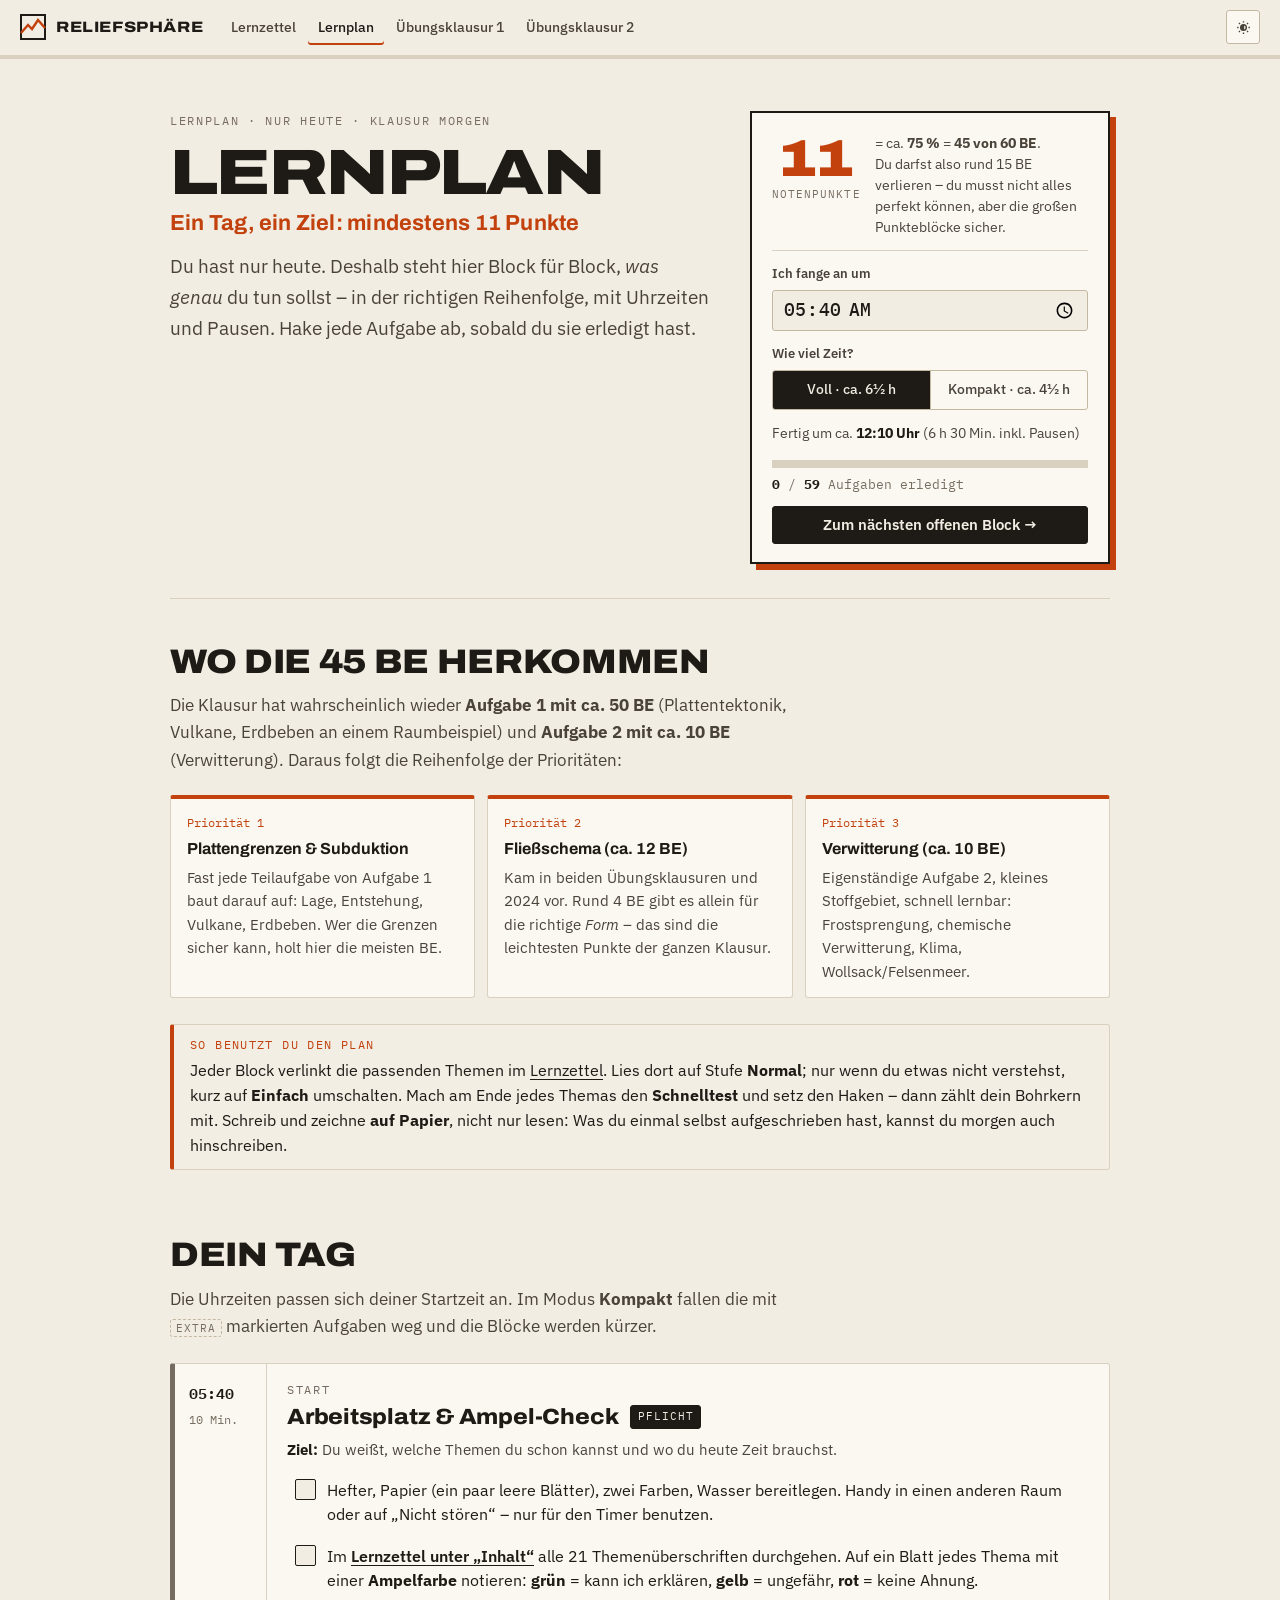
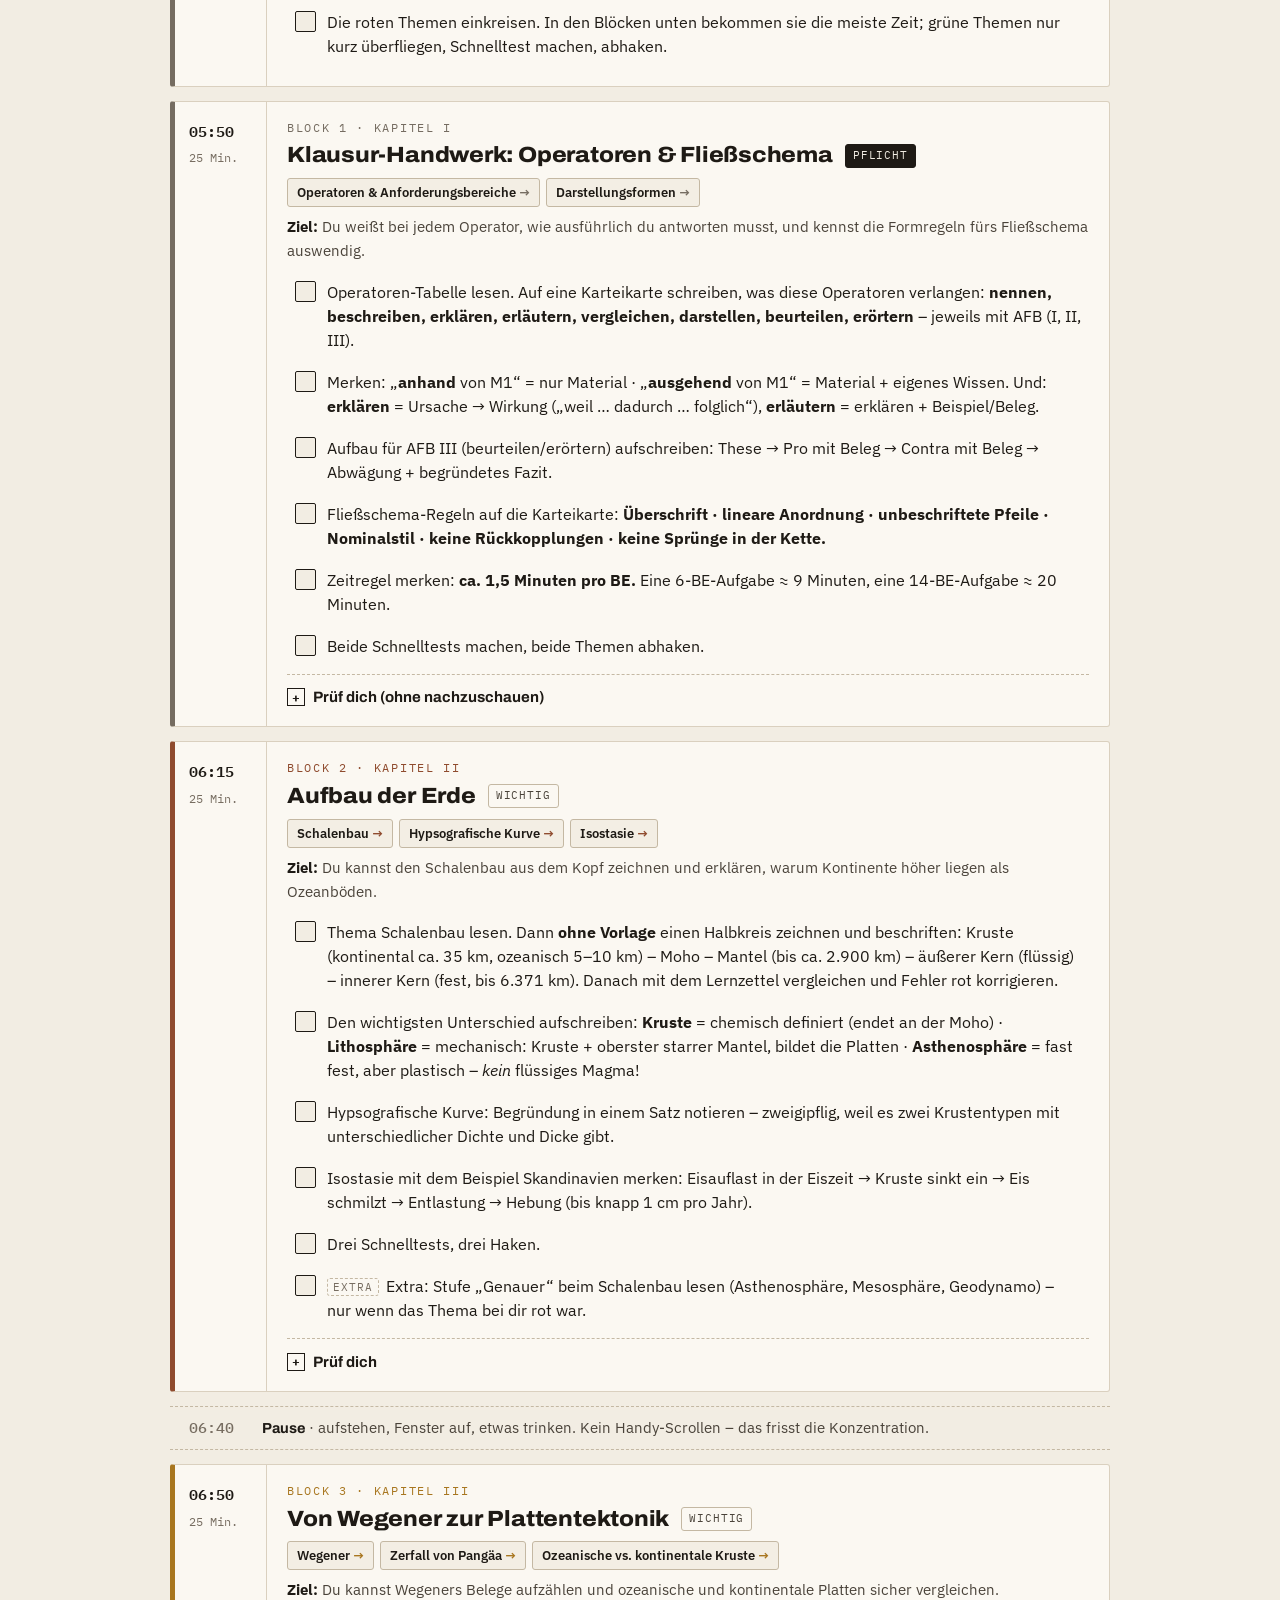
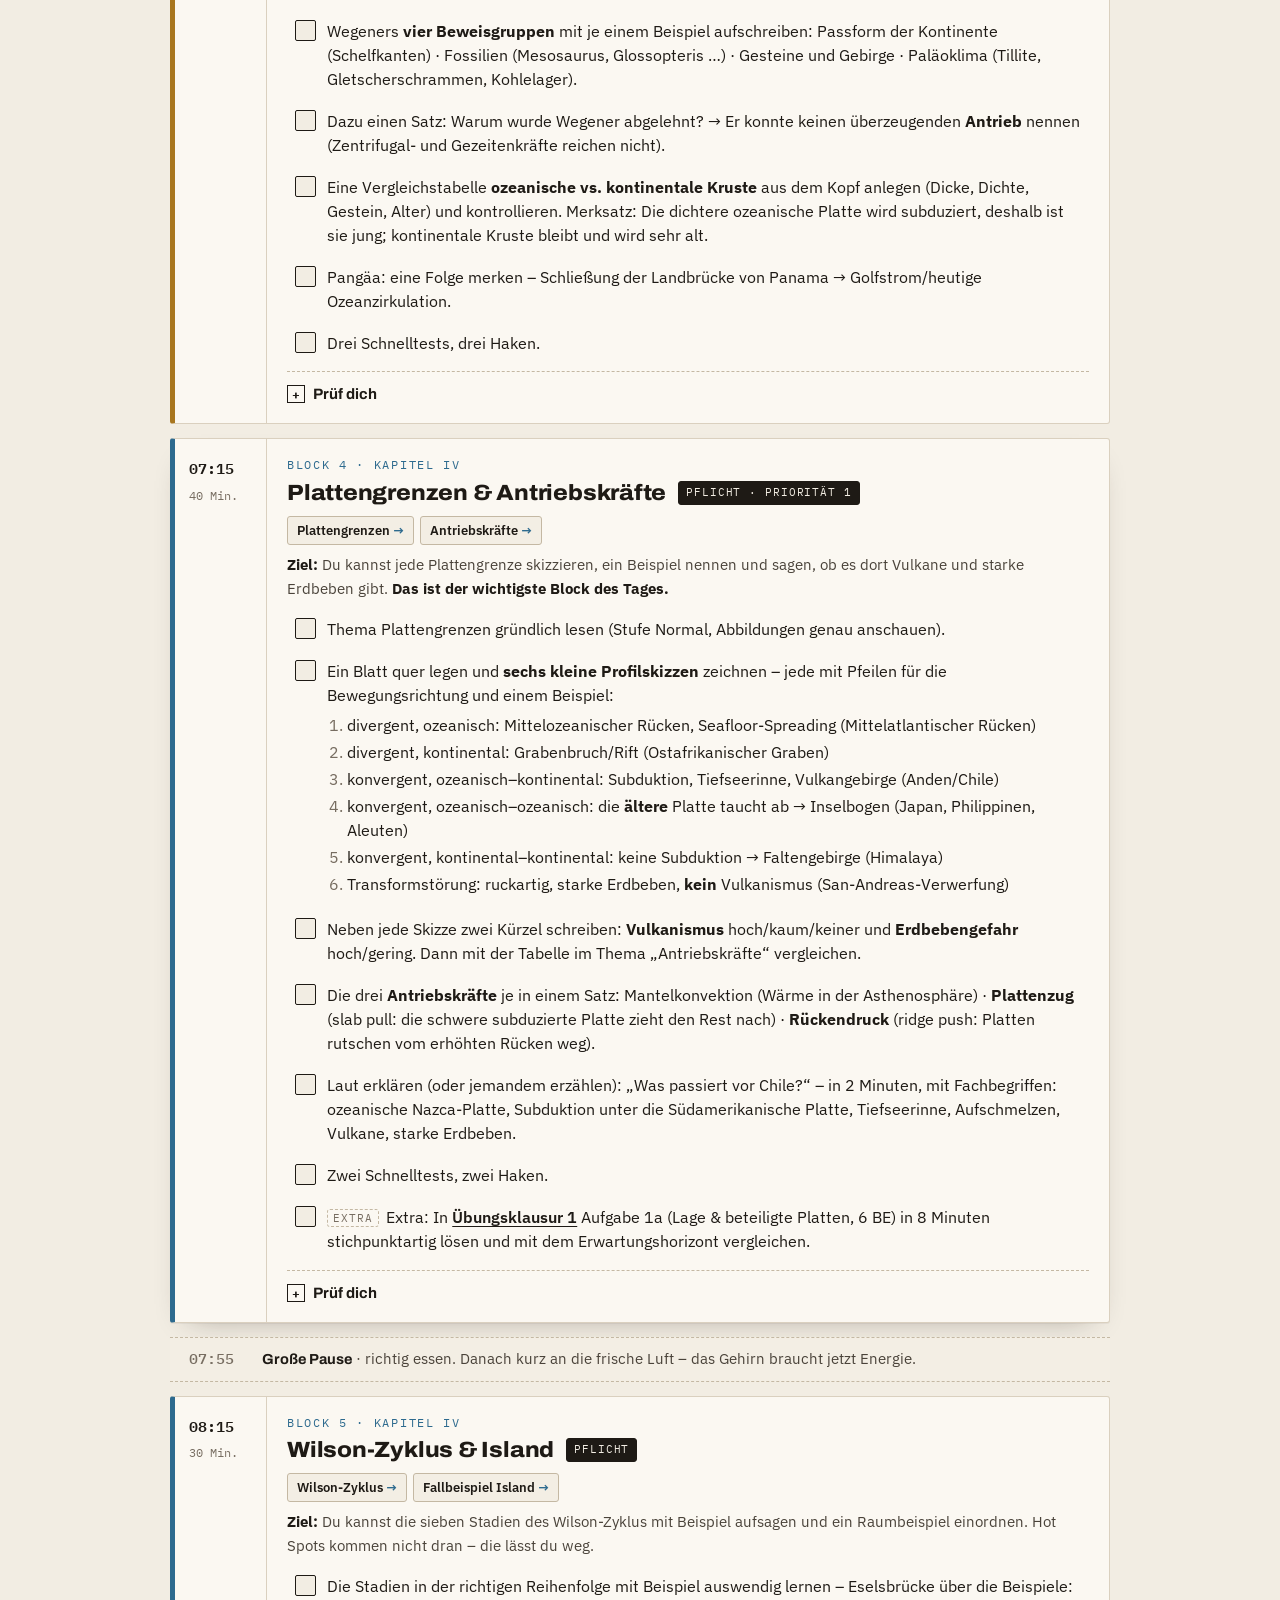
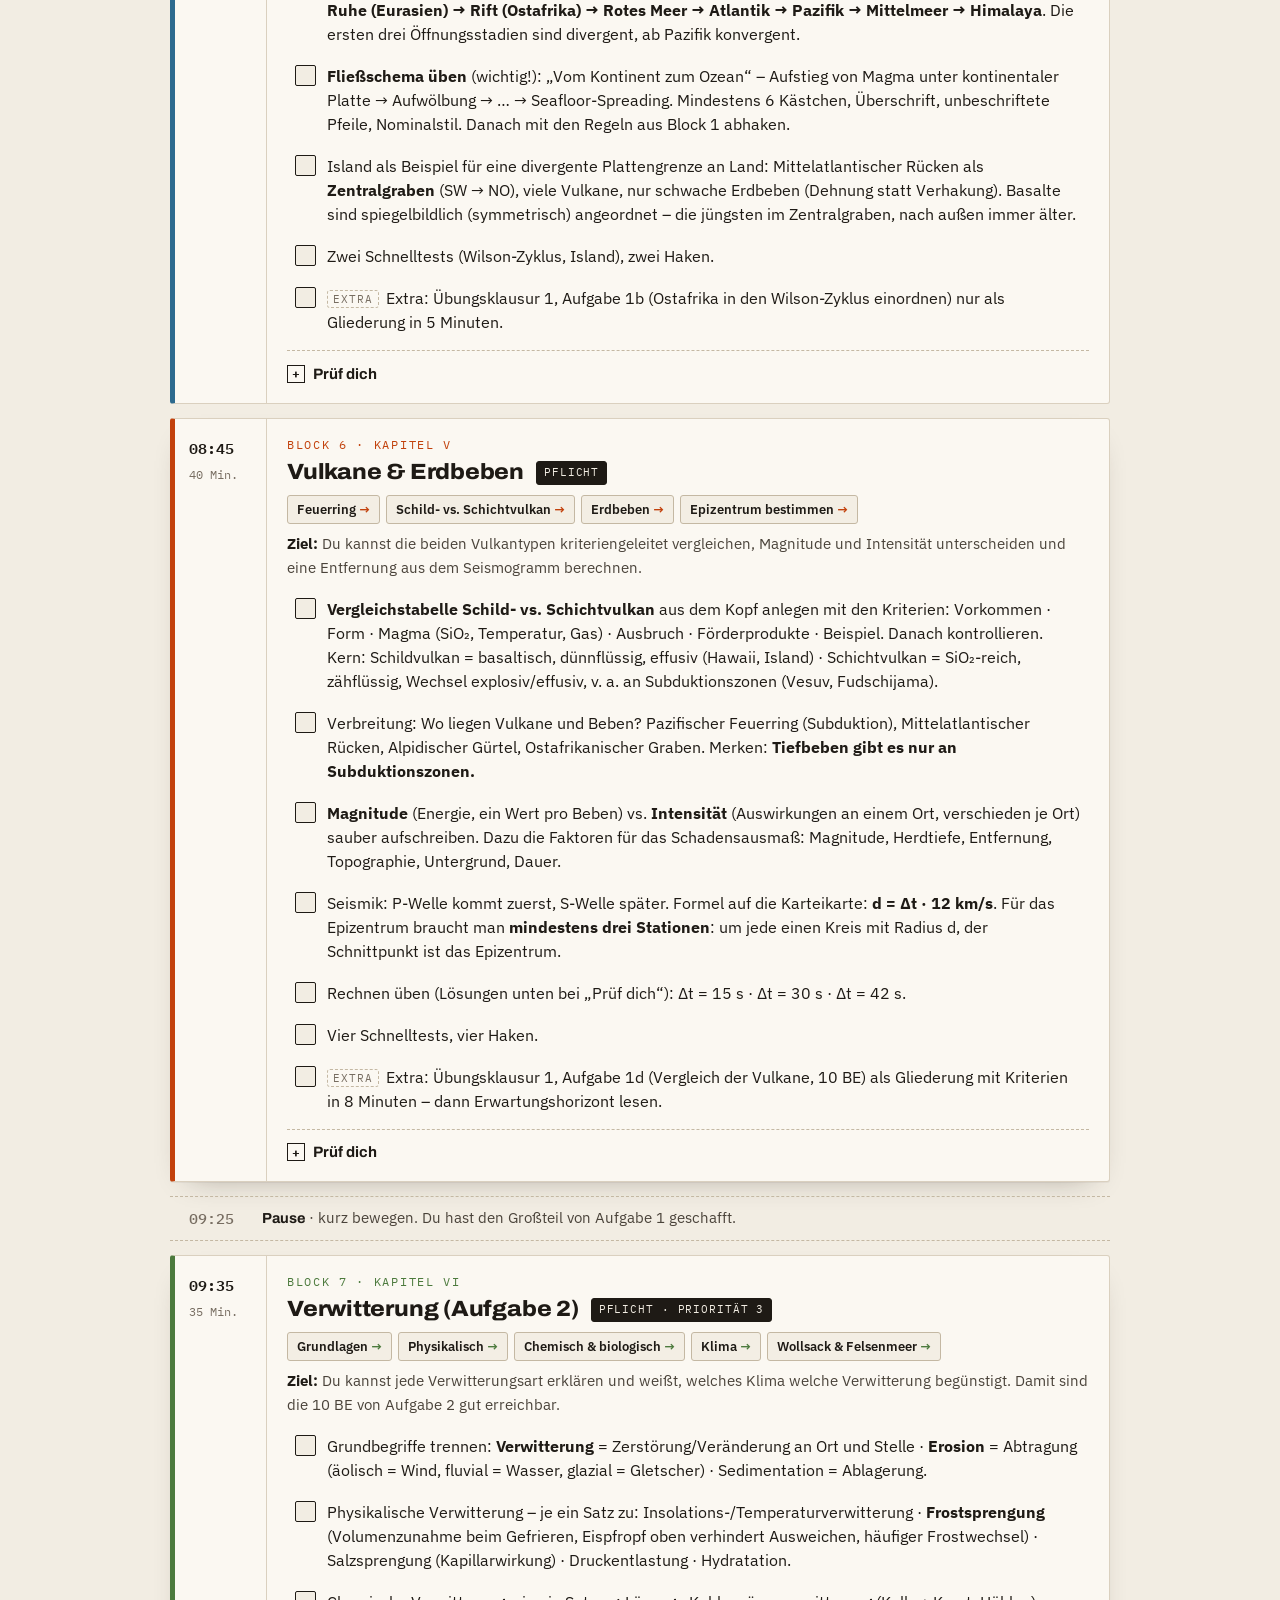
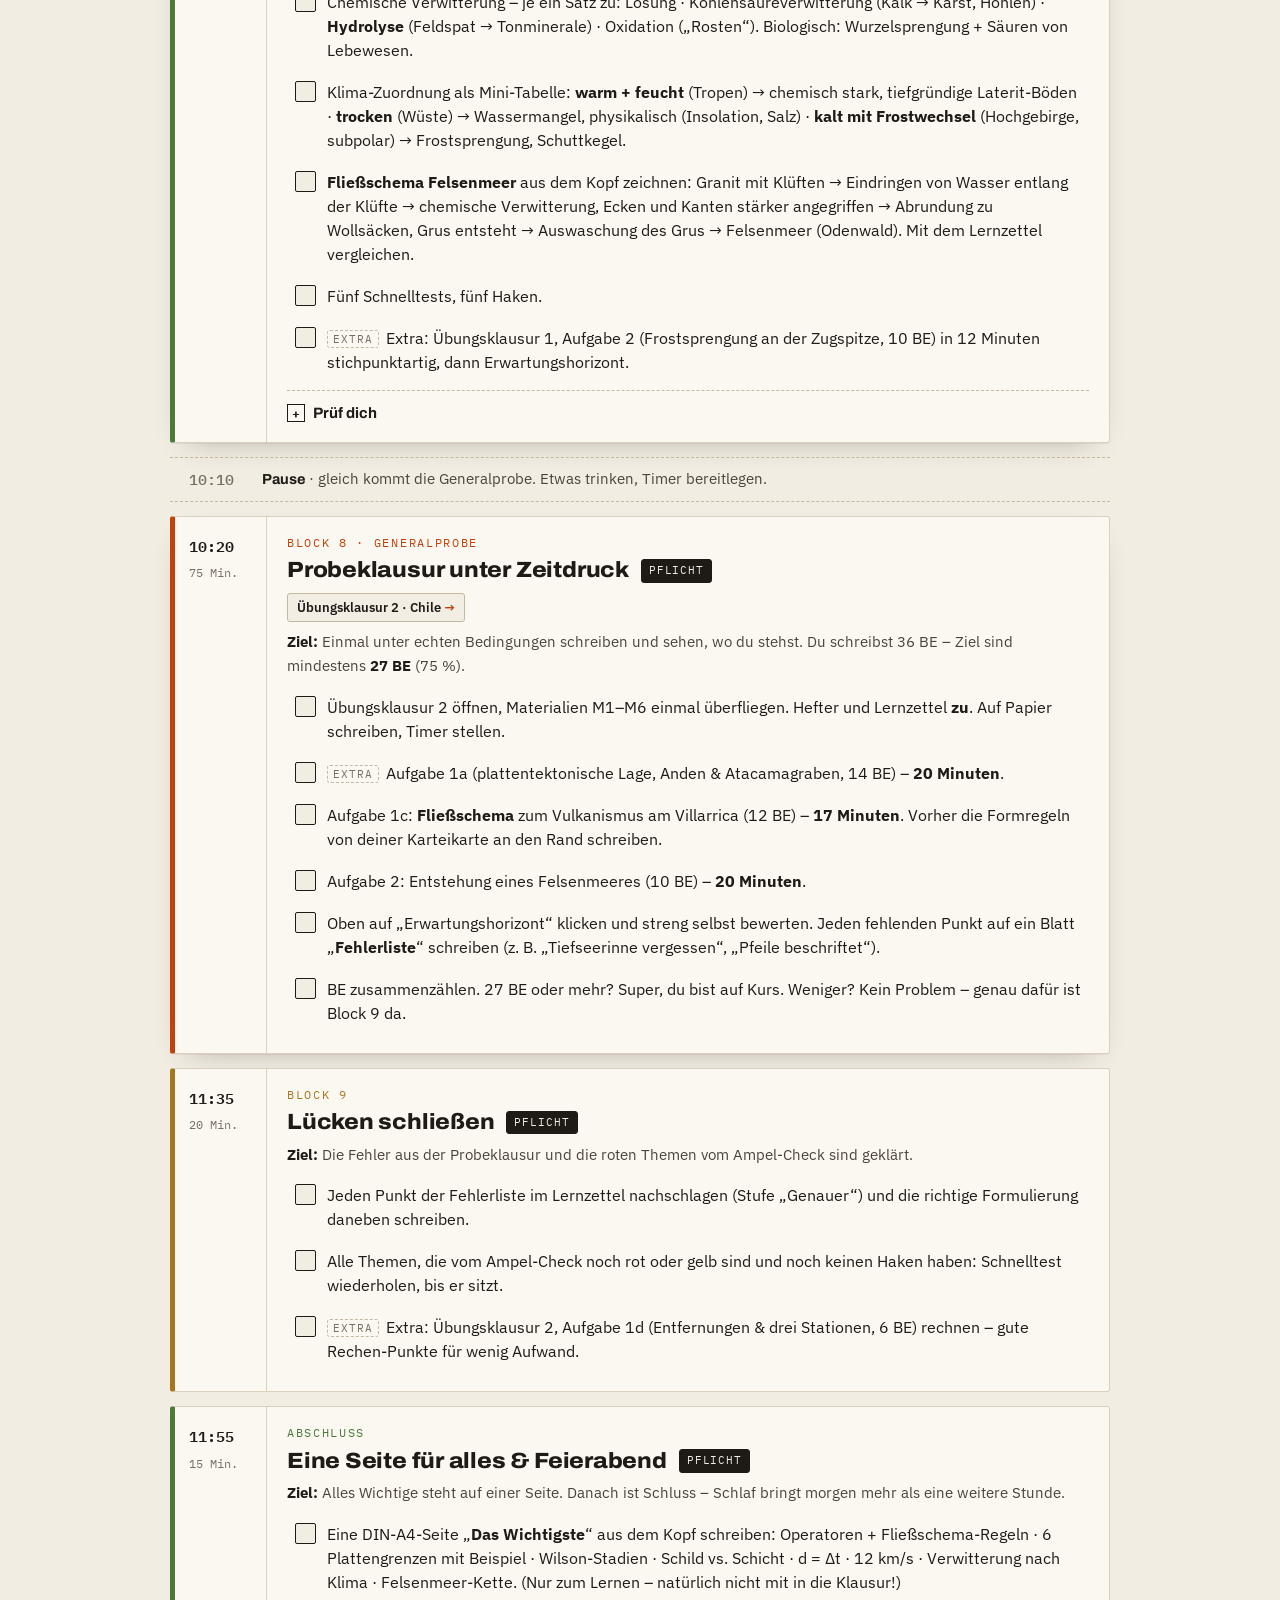
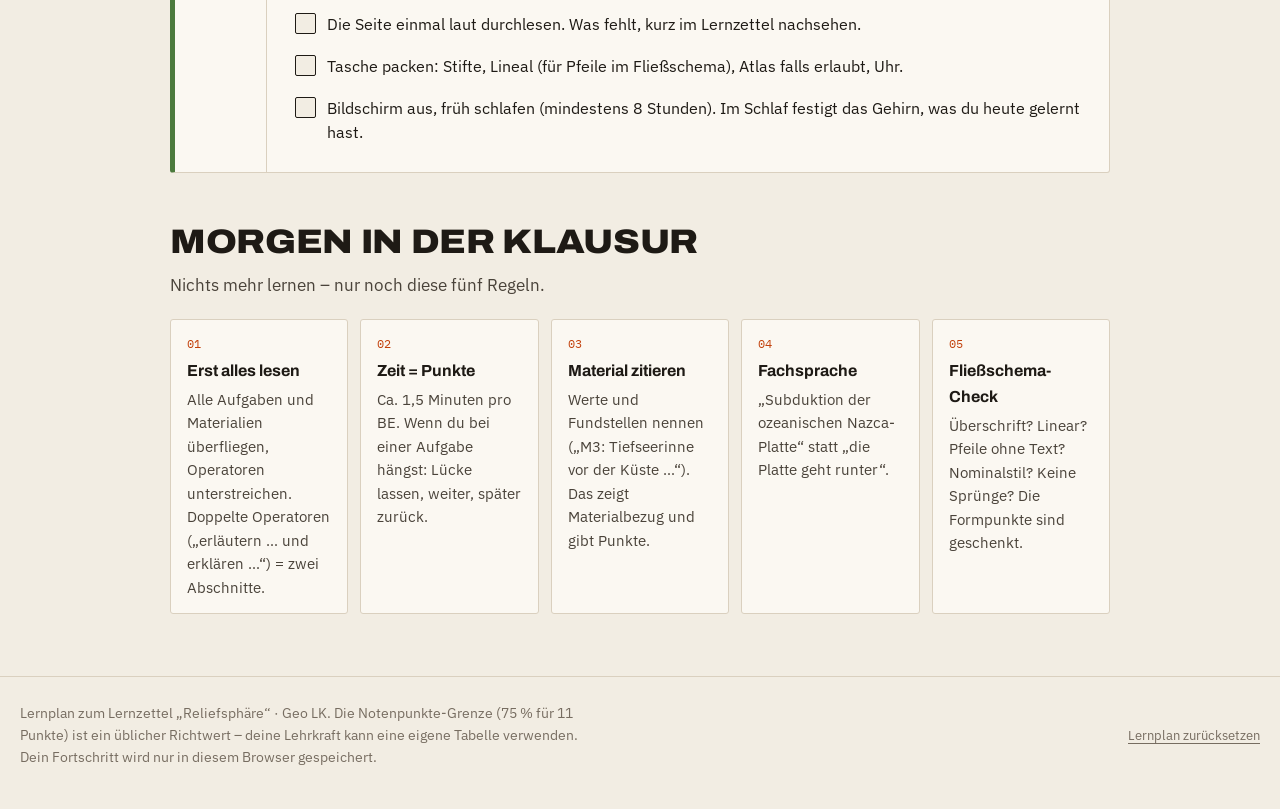
==== commit f140f00b: "Hot Spots entfernen, weil sie nicht in der Arbeit drankommen Thema Hot Spots & Mantelplumes aus dem " ====
--- a/lernplan.html
+++ b/lernplan.html
@@ -54,7 +54,7 @@
       <div class="field-row"><span>Wie viel Zeit?</span>
         <div class="seg" id="modeSwitch" role="group" aria-label="Umfang des Lernplans">
           <button type="button" data-mode="voll" aria-pressed="true">Voll · ca. 6½ h</button>
-          <button type="button" data-mode="kompakt" aria-pressed="false">Kompakt · ca. 4¾ h</button>
+          <button type="button" data-mode="kompakt" aria-pressed="false">Kompakt · ca. 4½ h</button>
         </div>
       </div>
       <p class="finish" id="finish">&nbsp;</p>
@@ -91,7 +91,7 @@
           <p class="pb-goal"><b>Ziel:</b> Du weißt, welche Themen du schon kannst und wo du heute Zeit brauchst.</p>
           <ul class="tasks">
             <li data-id="b0-1">Hefter, Papier (ein paar leere Blätter), zwei Farben, Wasser bereitlegen. Handy in einen anderen Raum oder auf „Nicht stören“ – nur für den Timer benutzen.</li>
-            <li data-id="b0-2">Im <a href="index.html#inhalt">Lernzettel unter „Inhalt“</a> alle 22 Themenüberschriften durchgehen. Auf ein Blatt jedes Thema mit einer <b>Ampelfarbe</b> notieren: <b>grün</b> = kann ich erklären, <b>gelb</b> = ungefähr, <b>rot</b> = keine Ahnung.</li>
+            <li data-id="b0-2">Im <a href="index.html#inhalt">Lernzettel unter „Inhalt“</a> alle 21 Themenüberschriften durchgehen. Auf ein Blatt jedes Thema mit einer <b>Ampelfarbe</b> notieren: <b>grün</b> = kann ich erklären, <b>gelb</b> = ungefähr, <b>rot</b> = keine Ahnung.</li>
             <li data-id="b0-3">Die roten Themen einkreisen. In den Blöcken unten bekommen sie die meiste Zeit; grüne Themen nur kurz überfliegen, Schnelltest machen, abhaken.</li>
           </ul>
         </div>
@@ -208,18 +208,17 @@
       <li class="pbreak long" data-min="20" data-min-k="15"><span class="ptime"></span><span><b>Große Pause</b> · richtig essen. Danach kurz an die frische Luft – das Gehirn braucht jetzt Energie.</span></li>
 
       <!-- ===== Block 5 ===== -->
-      <li class="pblock" data-min="35" data-min-k="25" style="--cc:var(--c4)">
-        <div class="pb-time"><span class="ptime"></span><span class="pdur"></span></div>
-        <div class="pb-body">
-          <div class="pb-head"><span class="overline">Block 5 · Kapitel IV</span><h3>Wilson-Zyklus, Hot Spots &amp; Island</h3><span class="pill must">Pflicht</span></div>
-          <p class="pb-links"><a href="index.html#wilson">Wilson-Zyklus</a><a href="index.html#hotspots">Hot Spots</a><a href="index.html#island">Fallbeispiel Island</a></p>
-          <p class="pb-goal"><b>Ziel:</b> Du kannst die sieben Stadien des Wilson-Zyklus mit Beispiel aufsagen und ein Raumbeispiel einordnen.</p>
+      <li class="pblock" data-min="30" data-min-k="20" style="--cc:var(--c4)">
+        <div class="pb-time"><span class="ptime"></span><span class="pdur"></span></div>
+        <div class="pb-body">
+          <div class="pb-head"><span class="overline">Block 5 · Kapitel IV</span><h3>Wilson-Zyklus &amp; Island</h3><span class="pill must">Pflicht</span></div>
+          <p class="pb-links"><a href="index.html#wilson">Wilson-Zyklus</a><a href="index.html#island">Fallbeispiel Island</a></p>
+          <p class="pb-goal"><b>Ziel:</b> Du kannst die sieben Stadien des Wilson-Zyklus mit Beispiel aufsagen und ein Raumbeispiel einordnen. Hot Spots kommen nicht dran – die lässt du weg.</p>
           <ul class="tasks">
             <li data-id="b5-1">Die Stadien in der richtigen Reihenfolge mit Beispiel auswendig lernen – Eselsbrücke über die Beispiele: <b>Ruhe (Eurasien) → Rift (Ostafrika) → Rotes Meer → Atlantik → Pazifik → Mittelmeer → Himalaya</b>. Die ersten drei Öffnungsstadien sind divergent, ab Pazifik konvergent.</li>
             <li data-id="b5-2"><b>Fließschema üben</b> (wichtig!): „Vom Kontinent zum Ozean“ – Aufstieg von Magma unter kontinentaler Platte → Aufwölbung → … → Seafloor-Spreading. Mindestens 6 Kästchen, Überschrift, unbeschriftete Pfeile, Nominalstil. Danach mit den Regeln aus Block 1 abhaken.</li>
-            <li data-id="b5-3">Hot Spot in 4 Stichpunkten: Mantelplume aus großer Tiefe · <b>ortsfest</b> · unabhängig von Plattengrenzen · Platte wandert darüber → Vulkankette, deren <b>Alter mit der Entfernung zunimmt</b> (Hawaii).</li>
-            <li data-id="b5-4">Island als Sonderfall: Mittelatlantischer Rücken <b>+</b> Hot Spot. Basalte sind spiegelbildlich (symmetrisch) angeordnet – die jüngsten im Zentralgraben, nach außen immer älter.</li>
-            <li data-id="b5-5">Drei Schnelltests, drei Haken.</li>
+            <li data-id="b5-4">Island als Beispiel für eine divergente Plattengrenze an Land: Mittelatlantischer Rücken als <b>Zentralgraben</b> (SW → NO), viele Vulkane, nur schwache Erdbeben (Dehnung statt Verhakung). Basalte sind spiegelbildlich (symmetrisch) angeordnet – die jüngsten im Zentralgraben, nach außen immer älter.</li>
+            <li data-id="b5-5">Zwei Schnelltests (Wilson-Zyklus, Island), zwei Haken.</li>
             <li data-id="b5-6" class="extra">Extra: Übungsklausur 1, Aufgabe 1b (Ostafrika in den Wilson-Zyklus einordnen) nur als Gliederung in 5 Minuten.</li>
           </ul>
           <details class="selfcheck"><summary>Prüf dich</summary>
@@ -240,7 +239,7 @@
           <p class="pb-goal"><b>Ziel:</b> Du kannst die beiden Vulkantypen kriteriengeleitet vergleichen, Magnitude und Intensität unterscheiden und eine Entfernung aus dem Seismogramm berechnen.</p>
           <ul class="tasks">
             <li data-id="b6-1"><b>Vergleichstabelle Schild- vs. Schichtvulkan</b> aus dem Kopf anlegen mit den Kriterien: Vorkommen · Form · Magma (SiO₂, Temperatur, Gas) · Ausbruch · Förderprodukte · Beispiel. Danach kontrollieren. Kern: Schildvulkan = basaltisch, dünnflüssig, effusiv (Hawaii, Island) · Schichtvulkan = SiO₂-reich, zähflüssig, Wechsel explosiv/effusiv, v. a. an Subduktionszonen (Vesuv, Fudschijama).</li>
-            <li data-id="b6-2">Verbreitung: Wo liegen Vulkane und Beben? Pazifischer Feuerring (Subduktion), Mittelatlantischer Rücken, Alpidischer Gürtel, Ostafrikanischer Graben, Hot Spots. Merken: <b>Tiefbeben gibt es nur an Subduktionszonen.</b></li>
+            <li data-id="b6-2">Verbreitung: Wo liegen Vulkane und Beben? Pazifischer Feuerring (Subduktion), Mittelatlantischer Rücken, Alpidischer Gürtel, Ostafrikanischer Graben. Merken: <b>Tiefbeben gibt es nur an Subduktionszonen.</b></li>
             <li data-id="b6-3"><b>Magnitude</b> (Energie, ein Wert pro Beben) vs. <b>Intensität</b> (Auswirkungen an einem Ort, verschieden je Ort) sauber aufschreiben. Dazu die Faktoren für das Schadensausmaß: Magnitude, Herdtiefe, Entfernung, Topographie, Untergrund, Dauer.</li>
             <li data-id="b6-4">Seismik: P-Welle kommt zuerst, S-Welle später. Formel auf die Karteikarte: <b>d = Δt · 12 km/s</b>. Für das Epizentrum braucht man <b>mindestens drei Stationen</b>: um jede einen Kreis mit Radius d, der Schnittpunkt ist das Epizentrum.</li>
             <li data-id="b6-5">Rechnen üben (Lösungen unten bei „Prüf dich“): Δt = 15 s · Δt = 30 s · Δt = 42 s.</li>
